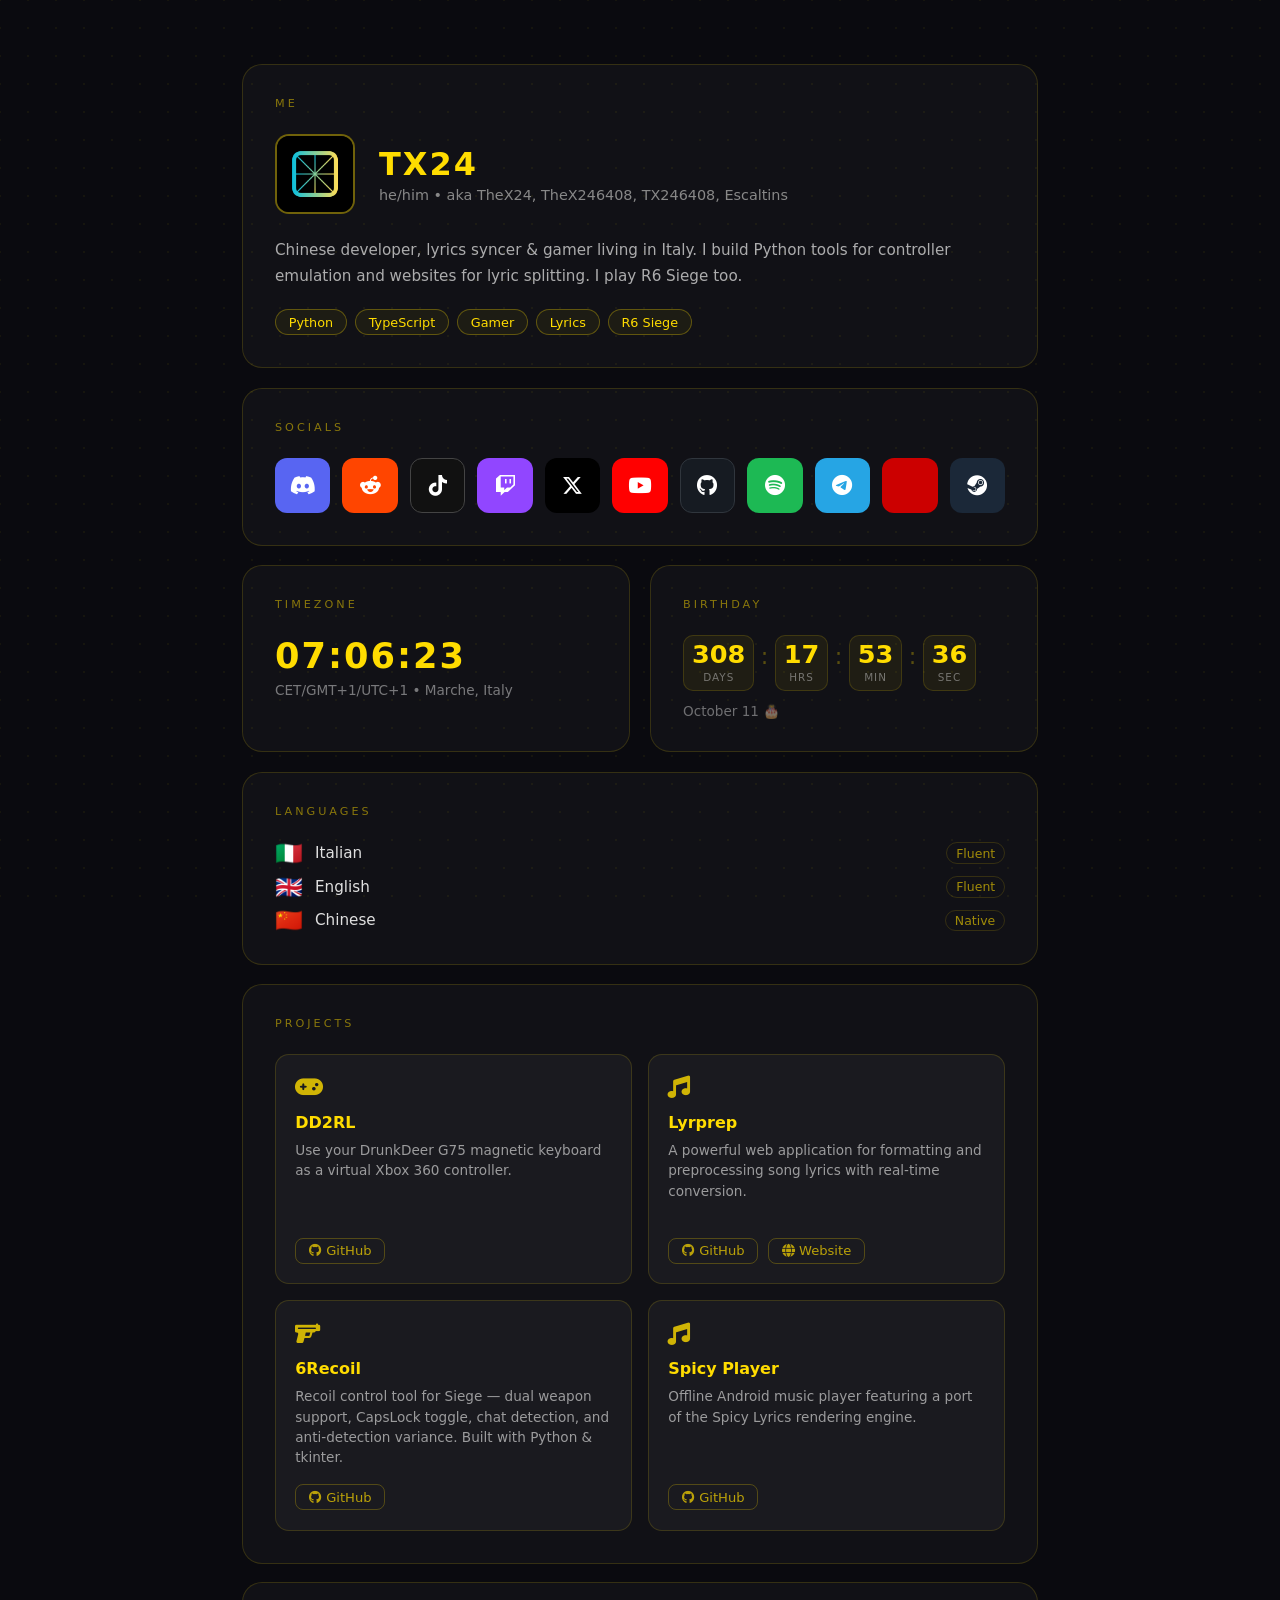
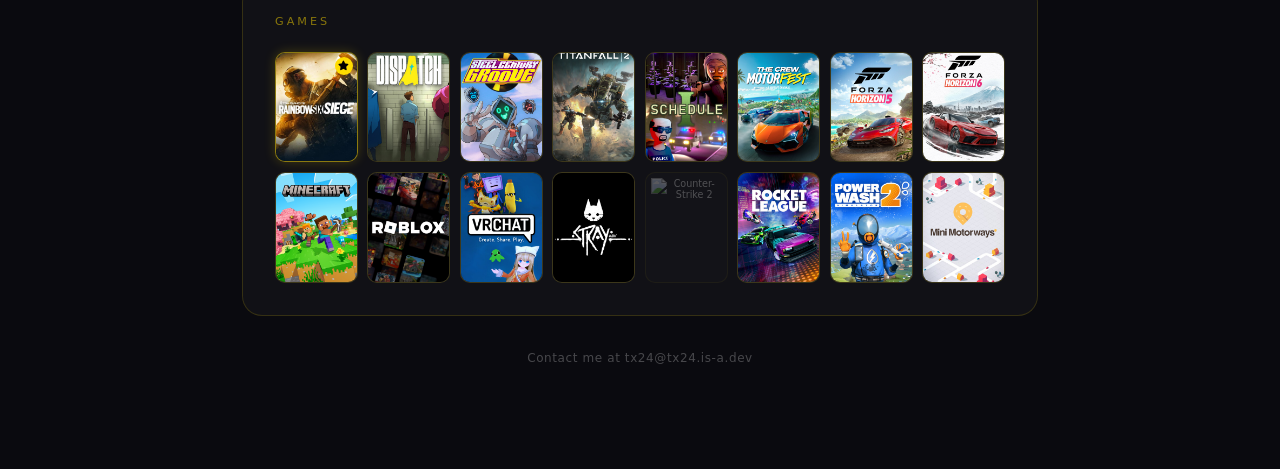
==== index.html @ a4aabbf3 "feat: add gc" ====
<!DOCTYPE html>
<html lang="en">
<head>
    <meta charset="UTF-8">
    <meta name="viewport" content="width=device-width, initial-scale=1.0">
    <title>TX24</title>
    <link rel="stylesheet" href="https://cdnjs.cloudflare.com/ajax/libs/font-awesome/6.5.1/css/all.min.css">
    <link rel="stylesheet" href="https://cdn.jsdelivr.net/npm/simple-icons-font@13/font/simple-icons.min.css">
    <link rel="stylesheet" href="style.css">
    <link rel="preconnect" href="https://cdn.steamstatic.com">
    <link rel="dns-prefetch" href="https://cdn.steamstatic.com">
</head>
<body>
    <canvas id="bg"></canvas>
    <main id="app"></main>
    <script src="background.js"></script>
    <script src="script.js"></script>
</body>
</html>
---- style.css ----
:root {
    --yellow: #ffdc00;
    --bg: #0a0a0f;
    --card: rgba(255,255,255,0.03);
    --border: rgba(255,220,0,0.15);
    --border-hover: rgba(255,220,0,0.45);
}

* {
    margin: 0;
    padding: 0;
    box-sizing: border-box;
}

body {
    font-family: system-ui, sans-serif;
    background: var(--bg);
    color: #e0e0e0;
}

canvas {
    position: fixed;
    top: 0;
    left: 0;
    z-index: 0;
    pointer-events: none;
}

main {
    position: relative;
    z-index: 1;
    max-width: 860px;
    margin: 0 auto;
    padding: 4rem 2rem 6rem;
    display: flex;
    flex-direction: column;
    gap: 1.2rem;
}

.block {
    width: 100%;
}

.tilt-wrap {
    perspective: 800px;
}

.card,
.socials-card {
    background: var(--card);
    border: 1px solid var(--border);
    border-radius: 20px;
    padding: 2rem;
    will-change: transform;
    transition: border-color 0.3s;
}

.card:hover,
.socials-card:hover {
    border-color: var(--border-hover);
}

.label {
    font-size: 0.7rem;
    letter-spacing: 3px;
    text-transform: uppercase;
    color: rgba(255,220,0,0.5);
    margin-bottom: 1.5rem;
}

.me-top {
    display: flex;
    align-items: center;
    gap: 1.5rem;
    margin-bottom: 1.5rem;
}

.avatar {
    width: 80px;
    height: 80px;
    border-radius: 14px;
    border: 2px solid rgba(255,220,0,0.4);
    overflow: hidden;
    flex-shrink: 0;
    background: #111;
    display: flex;
    align-items: center;
    justify-content: center;
    font-size: 2rem;
    font-weight: bold;
    color: var(--yellow);
}

.avatar img {
    width: 100%;
    height: 100%;
    object-fit: cover;
}

h1 {
    font-size: 2rem;
    color: var(--yellow);
    letter-spacing: 2px;
}

.handle {
    color: #888;
    font-size: 0.9rem;
    margin-top: 0.2rem;
}

.bio {
    font-size: 0.95rem;
    opacity: 0.75;
    line-height: 1.7;
}

.tags {
    display: flex;
    gap: 0.5rem;
    flex-wrap: wrap;
    margin-top: 1.2rem;
}

.tag {
    padding: 0.3rem 0.8rem;
    border-radius: 20px;
    font-size: 0.8rem;
    border: 1px solid rgba(255,220,0,0.3);
    color: var(--yellow);
    background: rgba(255,220,0,0.05);
    transition: background 0.2s, border-color 0.2s; /* add this */
}

.projects-grid {
    display: grid;
    grid-template-columns: repeat(auto-fit, minmax(200px, 1fr));
    grid-auto-rows: 1fr;
    gap: 1rem;
}

.projects-grid[data-layout="grid-4"] {
    grid-template-columns: repeat(2, 1fr);
}

.projects-grid[data-layout="grid-3"] {
    grid-template-columns: repeat(3, 1fr);
}

.proj-card {
    background: rgba(255,255,255,0.04);
    border: 1px solid var(--border);
    border-radius: 14px;
    padding: 1.2rem;
    display: flex;
    flex-direction: column;
    transition: border-color 0.3s, background 0.3s, box-shadow 0.3s;
}

.proj-card:hover {
    border-color: var(--border-hover);
    background: rgba(255,220,0,0.06);
    box-shadow: 0 8px 24px rgba(255,220,0,0.08);
}

.proj-icon {
    font-size: 1.4rem;
    color: var(--yellow);
    margin-bottom: 0.8rem;
    opacity: 0.8;
}

.proj-card strong {
    display: block;
    color: var(--yellow);
    margin-bottom: 0.5rem;
}

.proj-card p {
    font-size: 0.85rem;
    opacity: 0.65;
    line-height: 1.5;
    flex: 1;
    margin-bottom: 1rem;
}

.proj-card a {
    font-size: 0.82rem;
    color: rgba(255,220,0,0.7);
    text-decoration: none;
    border: 1px solid rgba(255,220,0,0.25);
    padding: 0.3rem 0.8rem;
    border-radius: 8px;
    transition: all 0.2s;
    display: inline-block;
    align-self: flex-start;
}

.proj-card a:hover {
    background: rgba(255,220,0,0.12);
    color: var(--yellow);
}

.socials {
    display: grid;
    grid-template-columns: repeat(auto-fill, minmax(52px, 1fr));
    gap: 0.75rem;
}

.social {
    aspect-ratio: 1;
    border-radius: 12px;
    display: flex;
    align-items: center;
    justify-content: center;
    font-size: 1.3rem;
    text-decoration: none;
    color: #fff !important;
    transition: transform 0.2s, box-shadow 0.2s;
}

.social:hover {
    transform: scale(1.08);
    box-shadow: 0 6px 20px rgba(0,0,0,0.5);
}

.s-discord  { background: #5865F2; }
.s-reddit   { background: #FF4500; }
.s-tiktok   { background: #111; border: 1px solid #444; }
.s-twitch   { background: #9146FF; }
.s-twitter  { background: #000000; }
.s-youtube  { background: #FF0000; }
.s-github   { background: #161b22; border: 1px solid #30363d; }
.s-spotify  { background: #1DB954; }
.s-telegram { background: #26A5E4; }
.s-notion   { background: #fff; color: #000 !important; }
.s-roblox   { background: #cc0000; }
.s-steam    { background: #1b2838; }

.reveal {
    opacity: 0;
    transform: translateY(24px);
    transition:
        opacity 0.55s ease var(--d, 0ms),
        transform 0.55s cubic-bezier(0.22,1,0.36,1) var(--d, 0ms);
}

.reveal.visible {
    opacity: 1;
    transform: translateY(0);
}

@media (max-width: 500px) {
    .me-top { flex-direction: column; text-align: center; }
    .tags { justify-content: center; }
    .projects-grid { grid-template-columns: 1fr !important; grid-auto-rows: auto; }
}

.tag:hover {
    background: rgba(255,220,0,0.15);
    border-color: rgba(255,220,0,0.6);
    cursor: default;
}

/* ── TIMEZONE ── */
.tz-wrap {
    display: flex;
    flex-direction: column;
    gap: 0.4rem;
}

.tz-time {
    font-size: 2.2rem;
    font-weight: 600;
    color: var(--yellow);
    letter-spacing: 2px;
    font-variant-numeric: tabular-nums;
}

.tz-label {
    font-size: 0.85rem;
    opacity: 0.5;
}

/* ── LANGUAGES ── */
.lang-list {
    display: flex;
    flex-direction: column;
    gap: 0.7rem;
}

.lang-row {
    display: flex;
    align-items: center;
    gap: 0.75rem;
}

.lang-flag {
    font-size: 1.4rem;
    line-height: 1;
}

.lang-name {
    font-size: 0.95rem;
    flex: 1;
}

.lang-level {
    font-size: 0.78rem;
    color: var(--yellow);
    opacity: 0.6;
    border: 1px solid rgba(255,220,0,0.25);
    padding: 0.15rem 0.55rem;
    border-radius: 20px;
}

/* ── BIRTHDAY ── */
.bday-wrap {
    display: flex;
    flex-direction: column;
    gap: 0.8rem;
}

.bday-units {
    display: flex;
    align-items: center;
    gap: 0.4rem;
}

.bday-unit {
    display: flex;
    flex-direction: column;
    align-items: center;
    min-width: 52px;
    background: rgba(255,220,0,0.06);
    border: 1px solid rgba(255,220,0,0.15);
    border-radius: 10px;
    padding: 0.4rem 0.5rem;
}

.bday-unit span {
    font-size: 1.6rem;
    font-weight: 600;
    color: var(--yellow);
    font-variant-numeric: tabular-nums;
    line-height: 1;
}

.bday-unit small {
    font-size: 0.65rem;
    opacity: 0.45;
    margin-top: 0.2rem;
    text-transform: uppercase;
    letter-spacing: 1px;
}

.bday-sep {
    font-size: 1.4rem;
    color: var(--yellow);
    opacity: 0.3;
    margin-bottom: 0.8rem;
}

.bday-date {
    font-size: 0.85rem;
    opacity: 0.45;
}

/* ── GAMES ── */
.games-grid {
    display: grid;
    grid-template-columns: repeat(auto-fill, minmax(80px, 1fr));
    gap: 0.6rem;
}

.game-item {
    position: relative;
    aspect-ratio: 3/4;
    border-radius: 10px;
    overflow: hidden;
    border: 1px solid var(--border);
    transition: transform 0.2s, border-color 0.2s, box-shadow 0.2s;
    background: rgba(255,255,255,0.04);
    cursor: default;
}

.game-item:hover {
    transform: scale(1.05);
    border-color: var(--border-hover);
    box-shadow: 0 6px 20px rgba(255,220,0,0.15);
}

.game-item img {
    width: 100%;
    height: 100%;
    object-fit: cover;
    display: block;
}

.game-no-img {
    display: flex;
    align-items: center;
    justify-content: center;
    font-size: 0.6rem;
    opacity: 0.3;
    text-align: center;
    padding: 0.3rem;
}

.game-fav {
    border-color: rgba(255,220,0,0.5);
    box-shadow: 0 0 12px rgba(255,220,0,0.2);
}

.game-fav-badge {
    position: absolute;
    top: 4px;
    right: 4px;
    background: var(--yellow);
    color: #000;
    border-radius: 50%;
    width: 18px;
    height: 18px;
    display: flex;
    align-items: center;
    justify-content: center;
    font-size: 0.6rem;
}

.block-row {
    display: grid;
    grid-template-columns: 1fr 1fr;
    gap: 1.2rem;
}

.row-item .block {
    height: 100%;
}

.row-item .tilt-wrap {
    height: 100%;
}

.row-item .card {
    height: 100%;
}

@media (max-width: 600px) {
    .block-row { grid-template-columns: 1fr; }
}

#game-tooltip {
    position: fixed;
    pointer-events: none;
    background: rgba(0, 0, 0, 0.82);
    color: #fff;
    font-size: 0.75rem;
    padding: 0.35rem 0.7rem;
    border-radius: 6px;
    white-space: nowrap;
    opacity: 0;
    transition: opacity 0.15s ease;
    z-index: 9999;
    transform: translate(12px, -50%);
}

.proj-links {
    display: flex;
    gap: 0.6rem;
    flex-wrap: wrap;
}

.site-footer {
    text-align: center;
    font-size: 0.75rem;
    color: rgba(255, 255, 255, 0.25);
    padding: 1rem 0 0.5rem;
    letter-spacing: 0.05em;
}

.site-footer a {
    color: rgba(255, 255, 255, 0.25);
    text-decoration: none;
}

.site-footer a:hover {
    color: rgba(255, 255, 255, 0.6);
}
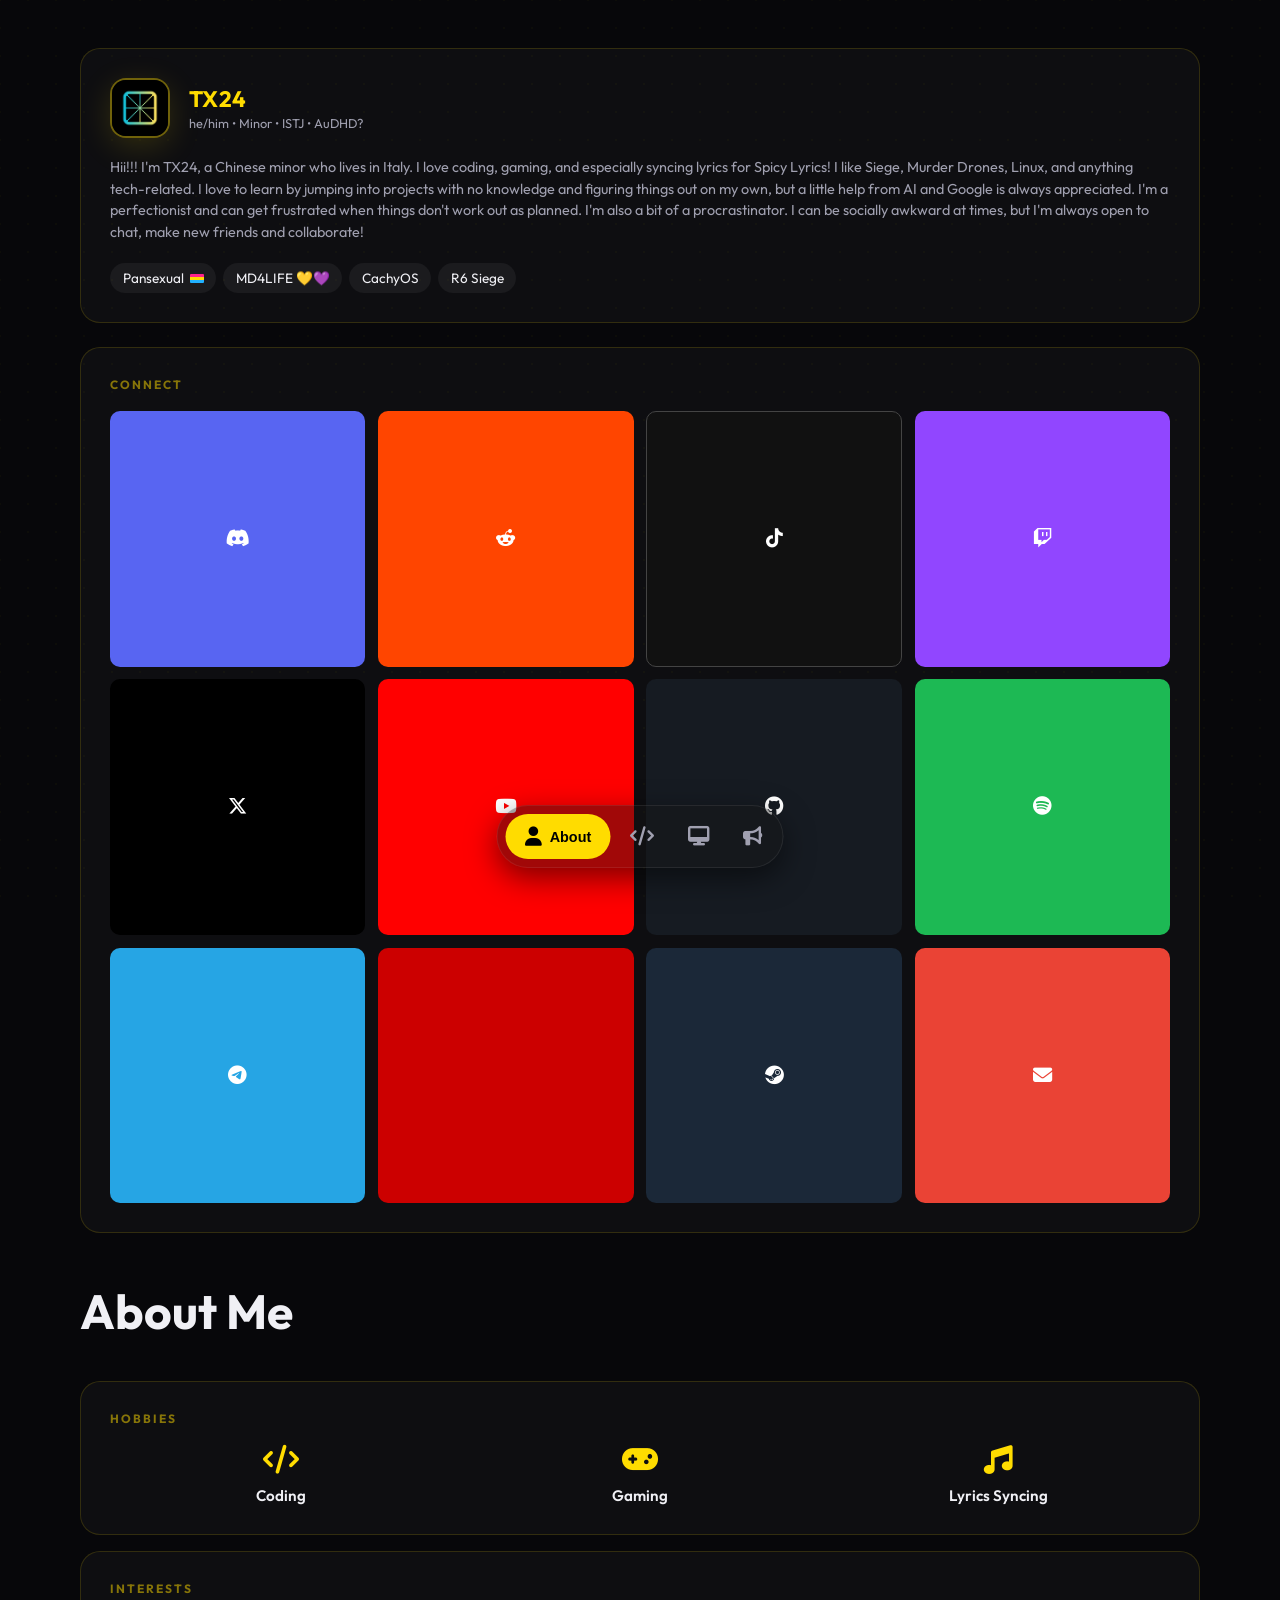
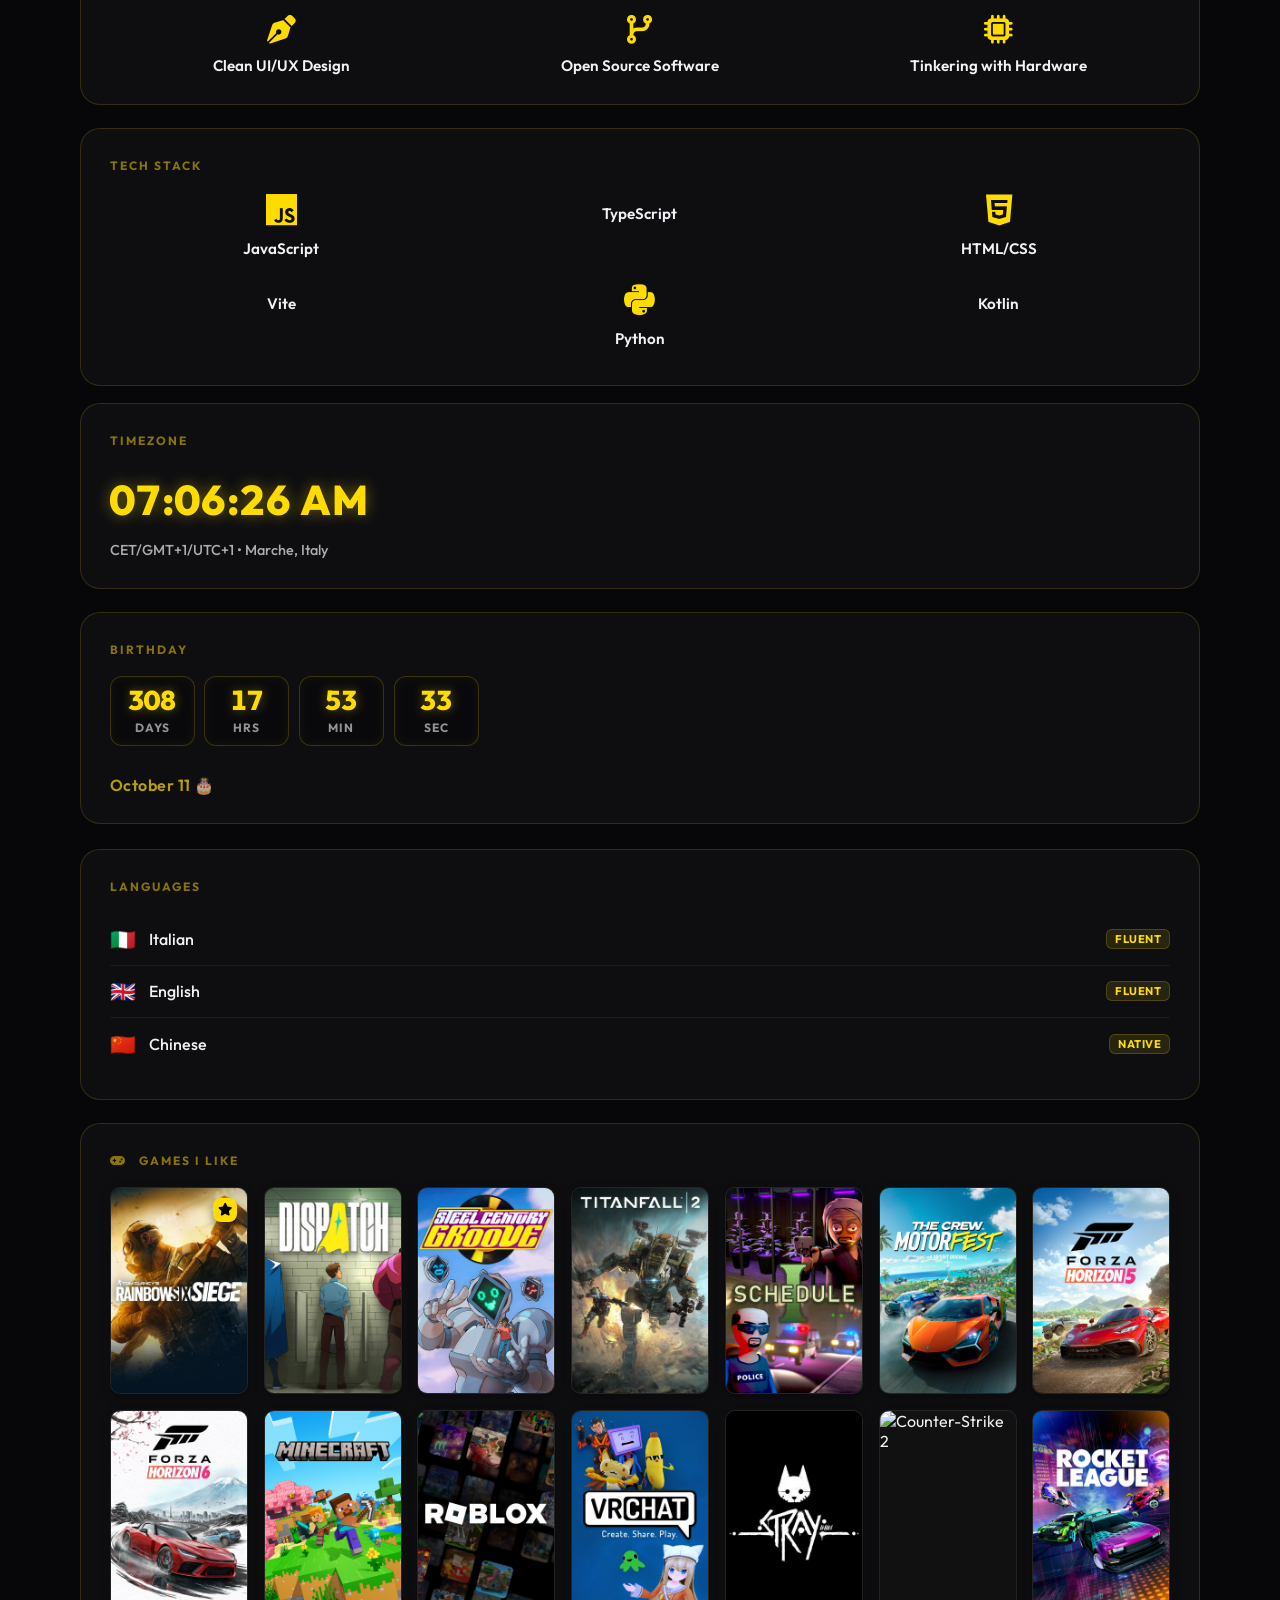
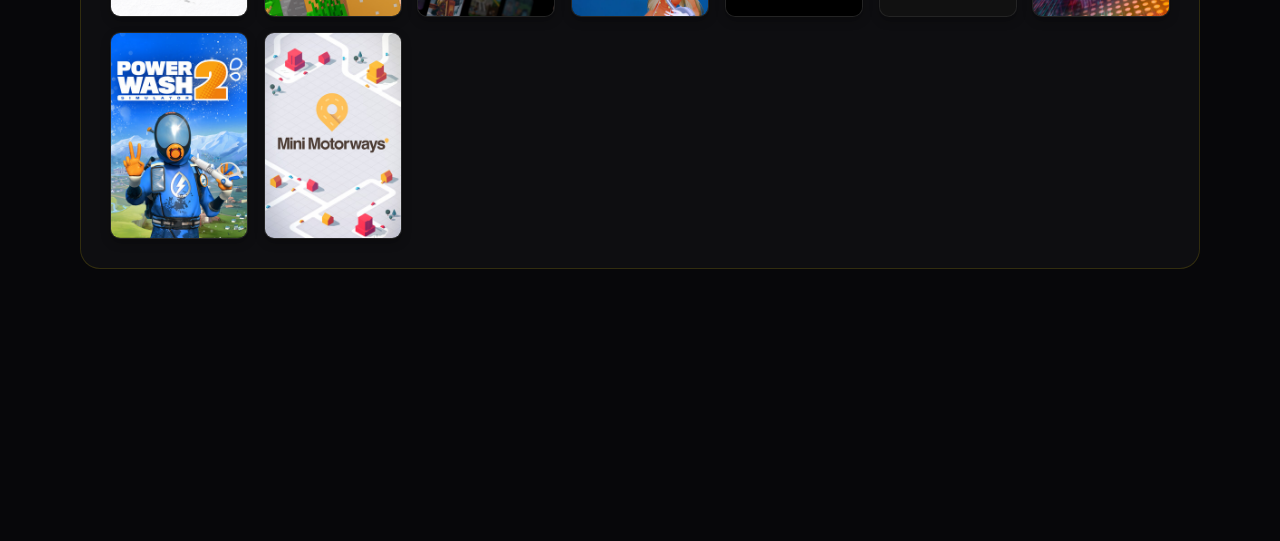
==== commit 0d4f2d99: "Deploying to main from @ TheX24/website@5c3b2df31b342b844b0dd9b5406b66304e587a9e 🚀" ====
--- a/index.html
+++ b/index.html
@@ -4,16 +4,40 @@
     <meta charset="UTF-8">
     <meta name="viewport" content="width=device-width, initial-scale=1.0">
     <title>TX24</title>
+    <!-- Fonts -->
+    <link rel="preconnect" href="https://fonts.googleapis.com">
+    <link rel="preconnect" href="https://fonts.gstatic.com" crossorigin>
+    <link href="https://fonts.googleapis.com/css2?family=Outfit:wght@300;400;600;700&display=swap" rel="stylesheet">
+    
+    <!-- Icons -->
     <link rel="stylesheet" href="https://cdnjs.cloudflare.com/ajax/libs/font-awesome/6.5.1/css/all.min.css">
     <link rel="stylesheet" href="https://cdn.jsdelivr.net/npm/simple-icons-font@13/font/simple-icons.min.css">
-    <link rel="stylesheet" href="style.css">
-    <link rel="preconnect" href="https://cdn.steamstatic.com">
-    <link rel="dns-prefetch" href="https://cdn.steamstatic.com">
+    
+    <!-- Styles -->
+  <script type="module" crossorigin src="/assets/main-BkzFkCow.js"></script>
+  <link rel="stylesheet" crossorigin href="/assets/main-D72A4twm.css">
 </head>
 <body>
+    <!-- Background Canvas -->
     <canvas id="bg"></canvas>
-    <main id="app"></main>
-    <script src="background.js"></script>
-    <script src="script.js"></script>
+
+    <!-- App Container -->
+    <div id="app">
+        <!-- Sidebar will be injected here -->
+        <aside id="sidebar"></aside>
+
+        <!-- Vertical Divider -->
+        <div class="divider"></div>
+
+        <!-- Main content area -->
+        <main id="content">
+            <!-- Router views will be injected here -->
+        </main>
+
+        <!-- Floating Navbar -->
+        <nav id="navbar"></nav>
+    </div>
+
+    <!-- Scripts -->
 </body>
 </html>
--- a/assets/main-D72A4twm.css
+++ b/assets/main-D72A4twm.css
@@ -0,0 +1 @@
+:root{--yellow:#ffdc00;--yellow-glow:#ffdc0066;--bg-dark:#07070a;--glass-bg:#14141e66;--glass-bg-hover:#1e1e2d99;--glass-border:#ffffff14;--glass-border-hover:#ffdc004d;--text-primary:#f0f0f5;--text-secondary:#a0a0b0;--nav-height:70px;--sidebar-width:300px;--gap:1.5rem;--radius-lg:24px;--radius-md:16px;--radius-sm:10px;--transition:.3s cubic-bezier(.25, .8, .25, 1)}*{box-sizing:border-box;margin:0;padding:0}body{background:var(--bg-dark);color:var(--text-primary);font-family:Outfit,system-ui,-apple-system,sans-serif;overflow:hidden}canvas#bg{z-index:0;pointer-events:none;opacity:.6;width:100vw;height:100vh;position:fixed;top:0;left:0}#app{z-index:1;grid-template-columns:var(--sidebar-width) auto 1fr;grid-template-rows:1fr;gap:clamp(1rem,2vw,2rem);width:100vw;height:100vh;margin:0;padding:clamp(1rem,3vw,2rem) clamp(1rem,5vw,4rem);display:grid;position:relative}.divider{background:linear-gradient(to bottom, transparent, var(--glass-border), transparent);width:1px;height:100%}#sidebar{scrollbar-width:none;flex-direction:column;display:flex;overflow-y:auto}#sidebar::-webkit-scrollbar{display:none}.me-header{align-items:center;gap:1.2rem;margin-bottom:1.2rem;display:flex}.me-avatar{border-radius:var(--radius-md);border:2px solid var(--yellow-glow);width:60px;height:60px;color:var(--yellow);background:#111;flex-shrink:0;justify-content:center;align-items:center;font-size:1.8rem;display:flex;overflow:hidden;box-shadow:0 8px 32px #ffdc0026}.me-avatar img{object-fit:cover;width:100%;height:100%}.me-info{text-align:left}.me-info h1{color:var(--yellow);letter-spacing:.5px;margin-bottom:.1rem;font-size:1.4rem}.me-info .handle{color:var(--text-secondary);font-size:.8rem}.me-bio{color:var(--text-secondary);text-align:left;margin-bottom:1.2rem;font-size:.9rem;line-height:1.5}.me-tags{flex-wrap:wrap;justify-content:flex-start;gap:.4rem;display:flex}.tag{color:var(--text-dim);background:#ffffff0d;border-radius:50px;align-items:center;gap:6px;padding:.4rem .8rem;font-size:.85rem;transition:all .3s;display:flex}.pan-tag-flag{background:linear-gradient(#ff218c 33.33%,#ffd800 33.33% 66.66%,#21b1ff 66.66%);border-radius:1px;flex-shrink:0;width:14px;height:9px;display:inline-block}.socials-grid{grid-template-columns:repeat(4,1fr);gap:.8rem;display:grid}.social{aspect-ratio:1;border-radius:var(--radius-sm);color:#fff;justify-content:center;align-items:center;font-size:1.2rem;text-decoration:none;transition:transform .2s,box-shadow .2s;display:flex}.social:hover{transform:translateY(-3px)scale(1.05);box-shadow:0 8px 15px #00000080}.s-discord{background:#5865f2}.s-reddit{background:#ff4500}.s-tiktok{background:#111;border:1px solid #444}.s-twitch{background:#9146ff}.s-twitter{background:#000}.s-youtube{background:red}.s-github{background:#161b22}.s-spotify{background:#1db954}.s-telegram{background:#26a5e4}.s-roblox{background:#c00}.s-steam{background:#1b2838}.s-email{background:#ea4335}#content{perspective:1200px;padding:1rem 3rem 5rem 1rem;position:relative;overflow:hidden auto}#content::-webkit-scrollbar{width:6px}#content::-webkit-scrollbar-track{background:0 0}#content::-webkit-scrollbar-thumb{background:#ffffff1a;border-radius:10px}#content:after{content:"";pointer-events:none;width:100%;height:5rem;display:block}#content::-webkit-scrollbar-thumb:hover{background:var(--glass-border-hover)}.page-enter{animation:.4s forwards fadeUp}@keyframes fadeUp{0%{opacity:0;transform:translateY(20px)}to{opacity:1;transform:translateY(0)}}.reveal{opacity:0;transition:all .6s cubic-bezier(.22,1,.36,1);transform:translateY(20px)}.reveal.visible{opacity:1;transform:translateY(0)}#navbar{-webkit-backdrop-filter:blur(20px);border:1px solid var(--glass-border);z-index:100;white-space:nowrap;background:#14141466;border-radius:40px;gap:.5rem;padding:.5rem;transition:width .4s cubic-bezier(.22,1,.36,1);display:flex;position:fixed;bottom:2rem;left:50%;overflow:hidden;transform:translate(-50%);box-shadow:0 10px 30px #00000080}.nav-indicator{background:var(--yellow);z-index:-1;pointer-events:none;opacity:0;border-radius:30px;height:calc(100% - 1rem);transition:all .4s cubic-bezier(.22,1,.36,1);position:absolute;top:.5rem;left:.5rem}.nav-item{color:var(--text-secondary);cursor:pointer;transition:var(--no-transition,var(--transition));z-index:1;background:0 0;border:none;border-radius:30px;align-items:center;gap:0;padding:.8rem;text-decoration:none;display:flex;position:relative;overflow:hidden}.nav-item i{flex-shrink:0;font-size:1.2rem}.nav-item span{opacity:0;white-space:nowrap;max-width:0;transition:var(--no-transition,var(--transition));font-family:inherit;font-size:.9rem;font-weight:600}.nav-item:hover{color:var(--text-primary);background:#ffffff0d}.nav-item.active{color:#000;background:0 0;padding:.8rem 1.2rem}.nav-item.active span{opacity:1;max-width:100px;margin-left:.5rem}.label{letter-spacing:2px;text-transform:uppercase;color:#ffdc0080;margin-bottom:1.2rem;font-size:.75rem}.page-title{color:var(--text-primary);margin-bottom:2.5rem;font-size:3rem;display:inline-block;position:relative}.section-title{color:var(--yellow);align-items:center;gap:.8rem;margin:2.5rem 0 1.5rem;font-size:1.5rem;display:flex}.glass-card{flex-direction:column;height:100%;display:flex}.sidebar-card{height:auto}.glass-panel{height:fit-content}.glass-card,.glass-panel{-webkit-backdrop-filter:blur(12px);will-change:transform;background:#ffffff08;border:1px solid #ffdc0026;border-radius:20px;padding:1.8rem;transition:border-color .3s,background .3s,box-shadow .3s}.glass-card,.tilt-element{transform-style:preserve-3d}.glass-card:hover,.glass-panel:hover{background:#ffffff0d;border-color:#ffdc0073;box-shadow:0 15px 40px #00000080}.tilt-wrap{transform-style:preserve-3d;z-index:1;width:100%;height:100%;position:relative;overflow:visible!important}.tilt-wrap:hover,.tilt-wrap:focus-within{z-index:10}.grid-2{grid-template-columns:repeat(2,1fr);gap:1.5rem;display:grid}.grid-3{grid-template-columns:repeat(3,1fr);gap:1.5rem;display:grid}.lang-list{flex-direction:column;display:flex}.lang-row{border-bottom:1px solid #ffffff0d;align-items:center;padding:.8rem 0;display:flex}.lang-row:last-child{border-bottom:none}.lang-flag{margin-right:.8rem;font-size:1.3rem}.lang-name{color:var(--text-primary);flex:1;font-size:1rem;font-weight:500}.lang-level{color:var(--yellow);text-transform:uppercase;letter-spacing:.5px;background:#ffdc001a;border:1px solid #ffdc0033;border-radius:6px;padding:2px 8px;font-size:.7rem;font-weight:700}.bday-wrap{flex-direction:column;gap:.8rem;display:flex}.bday-units{flex-wrap:wrap;justify-content:flex-start;align-items:center;gap:clamp(.4rem,1vw,.6rem);display:flex}.bday-unit{background:#0000004d;border:1px solid #ffdc0033;border-radius:12px;flex-direction:column;flex:1;align-items:center;min-width:65px;max-width:85px;padding:.6rem .4rem;display:flex;box-shadow:inset 0 0 10px #ffdc000d}.bday-unit span{color:var(--yellow);font-variant-numeric:tabular-nums;text-shadow:0 0 12px var(--yellow-glow);font-size:1.7rem;font-weight:800;line-height:1}.bday-unit small{opacity:.6;text-transform:uppercase;letter-spacing:1px;color:var(--text-primary);margin-top:.4rem;font-size:.75rem;font-weight:700}.bday-sep{display:none}.bday-date{opacity:.7;color:var(--yellow);letter-spacing:.5px;margin-top:1rem;font-size:1rem;font-weight:600}.tz-wrap{flex-direction:column;gap:1rem;margin-top:.5rem;display:flex}.tz-time{color:var(--yellow);font-variant-numeric:tabular-nums;letter-spacing:1px;text-shadow:0 0 15px var(--yellow-glow);white-space:nowrap;font-size:2.6rem;font-weight:800;line-height:1.2}.tz-label{opacity:.7;font-size:.9rem;font-weight:500}.project-card{flex-direction:column;padding:0;display:flex;position:relative;overflow:hidden}.project-card.archived{opacity:.7;filter:grayscale(.6);transition:all .3s}.project-card.archived:hover{opacity:.9;filter:grayscale(.2)}.archived-badge{z-index:10;color:#fff;text-transform:uppercase;letter-spacing:1px;pointer-events:none;background:linear-gradient(135deg,#ff4b2b,#8b0000);border-radius:6px;padding:.4rem .8rem;font-size:.75rem;font-weight:700;position:absolute;top:1rem;right:1rem;box-shadow:0 4px 10px #0000004d}.project-banner{aspect-ratio:16/9;border-bottom:1px solid var(--glass-border);background:#1a1a24;justify-content:center;align-items:center;width:100%;display:flex;position:relative}.project-banner img{object-fit:cover;width:100%;height:100%}.project-banner i{color:#ffffff1a;font-size:3rem}.project-content{flex-direction:column;flex:1;padding:1.5rem;display:flex}.project-content h3{color:var(--yellow);align-items:center;gap:.5rem;margin-bottom:.5rem;font-size:1.2rem;display:flex}.project-content p{color:var(--text-secondary);flex:1;margin-bottom:1.5rem;font-size:.9rem;line-height:1.5}.project-links{gap:.8rem;display:flex}.btn{transition:var(--transition);border:1px solid #0000;border-radius:8px;align-items:center;gap:.5rem;padding:.5rem 1rem;font-size:.85rem;font-weight:600;text-decoration:none;display:flex}.btn-primary{color:var(--yellow);background:#ffdc001a;border-color:#ffdc0033}.btn-primary:hover{background:var(--yellow);color:#000}.btn-secondary{color:var(--text-primary);border-color:var(--glass-border);background:#ffffff0d}.btn-secondary:hover{background:#ffffff1a}.gear-card{align-items:center;gap:1.5rem;display:flex}.gear-img{border-radius:var(--radius-sm);border:1px solid var(--glass-border);background:#111;flex-shrink:0;justify-content:center;align-items:center;width:80px;height:80px;display:flex;overflow:hidden}.gear-img i{color:var(--text-secondary);opacity:.5;font-size:2rem}.gear-details{flex:1}.gear-details h3{margin-bottom:.3rem;font-size:1.1rem}.gear-meta{color:var(--text-secondary);gap:1rem;margin-bottom:.5rem;font-size:.85rem;display:flex}.gear-meta span i{color:var(--yellow);margin-right:.3rem}.badge{text-transform:uppercase;letter-spacing:1px;background:#ffffff1a;border-radius:12px;margin-bottom:.8rem;padding:.2rem .6rem;font-size:.7rem;display:inline-block}.games-grid{grid-template-columns:repeat(auto-fill,minmax(130px,1fr));gap:1rem;display:grid}.game-item{aspect-ratio:2/3;border-radius:var(--radius-sm);border:1px solid var(--glass-border);background:#111;transition:all .4s cubic-bezier(.175,.885,.32,1.275);position:relative;overflow:hidden;box-shadow:0 4px 10px #0000004d}.game-item:hover{border-color:var(--yellow);z-index:2;box-shadow:0 15px 30px #0009,0 0 15px #ffdc0026}.game-item img{object-fit:cover;width:100%;height:100%}.game-fav-badge{background:var(--yellow);color:#000;z-index:3;border-radius:8px;justify-content:center;align-items:center;width:24px;height:24px;font-size:.8rem;display:flex;position:absolute;top:10px;right:10px;box-shadow:0 4px 10px #00000080}.game-name{text-align:center;opacity:0;pointer-events:none;z-index:4;background:linear-gradient(#0000,#000000f2);padding:2.5rem .5rem .8rem;font-size:.85rem;font-weight:600;transition:all .3s cubic-bezier(.22,1,.36,1);position:absolute;bottom:0;left:0;right:0;transform:translateY(10px)}.game-item.is-hovered .game-name{opacity:1;transform:translateY(0)}@media (width<=1400px){#app{height:auto;min-height:100vh;padding-bottom:2rem;display:block;overflow-y:visible}.divider{display:none}body{overflow-y:auto}#sidebar{width:100%;margin-bottom:1rem;padding:1rem}#content{width:100%;margin-bottom:0;padding:1rem 1rem 10rem;overflow-y:visible}.grid-2,.grid-3{grid-template-columns:1fr!important}#navbar{width:max-content;left:50%}}.gear-separator{grid-column:1/-1;align-items:center;gap:.75rem;margin:.5rem 0;display:flex}.gear-separator:before,.gear-separator:after{content:"";background:linear-gradient(90deg,#0000,#ffdc0040);flex:1;height:1px}.gear-separator:after{background:linear-gradient(270deg,#0000,#ffdc0040)}.gear-separator span{color:var(--text-secondary);letter-spacing:.12em;text-transform:uppercase;white-space:nowrap;flex-shrink:0;font-size:.7rem;font-weight:600}.glass-card.gear-card{flex-direction:row;align-items:center;gap:1.25rem;padding:1rem 100px 1rem 1rem;transition:all .3s;display:flex;position:relative;overflow:hidden}.gear-btn{width:90px;color:var(--yellow);background:#ffdc001a;border-left:1px solid #ffdc0040;border-radius:0 19px 19px 0;flex-direction:column;justify-content:center;align-items:center;gap:6px;font-size:.8rem;font-weight:700;text-decoration:none;transition:background .2s,box-shadow .2s;display:flex;position:absolute;top:0;bottom:0;right:0}.gear-btn i{font-size:1.1rem}.gear-btn:hover{background:#ffdc0033;box-shadow:inset 0 0 20px #ffdc001a}.gear-img{border:1px solid var(--glass-border);background:#0000004d;border-radius:12px;flex-shrink:0;justify-content:center;align-items:center;width:90px;height:90px;display:flex;overflow:hidden}.gear-img img{object-fit:contain;width:100%;height:100%}.gear-img i{color:#ffffff26;font-size:2.5rem}.gear-details{flex:1;min-width:0}.gear-details h3{white-space:nowrap;text-overflow:ellipsis;margin:0 0 .4rem;font-size:1rem;font-weight:700;overflow:hidden}.gear-meta{opacity:.65;flex-wrap:wrap;gap:1rem;margin-bottom:.5rem;font-size:.8rem;display:flex}.gear-meta span{align-items:center;gap:4px;display:flex}.gear-review{opacity:.6;margin:.3rem 0 .5rem;font-size:.8rem;font-style:italic;line-height:1.4}@media (width<=500px){.me-header{text-align:center;flex-direction:column}.me-info{text-align:center}.nav-item span{display:none}.nav-item.active span{display:inline-block}}@media (width<=550px){.glass-card.gear-card{text-align:left!important;flex-direction:column!important;align-items:stretch!important;gap:.75rem!important;min-height:auto!important;padding:1rem!important}.gear-img{aspect-ratio:16/9!important;border-radius:12px!important;width:100%!important;height:auto!important;margin-bottom:.5rem!important}.gear-details{width:100%!important;margin:0!important}.gear-btn{writing-mode:horizontal-tb!important;width:100%!important;height:auto!important;min-height:80px!important;color:var(--yellow)!important;background:#ffdc000d!important;border:1px solid #ffdc0033!important;border-radius:12px!important;flex-direction:column!important;justify-content:center!important;align-self:stretch!important;align-items:center!important;gap:.4rem!important;margin-top:1rem!important;padding:1rem!important;font-size:.85rem!important;font-weight:700!important;display:flex!important;position:relative!important;top:auto!important;bottom:auto!important;right:auto!important}.gear-btn i{font-size:1.4rem!important}}
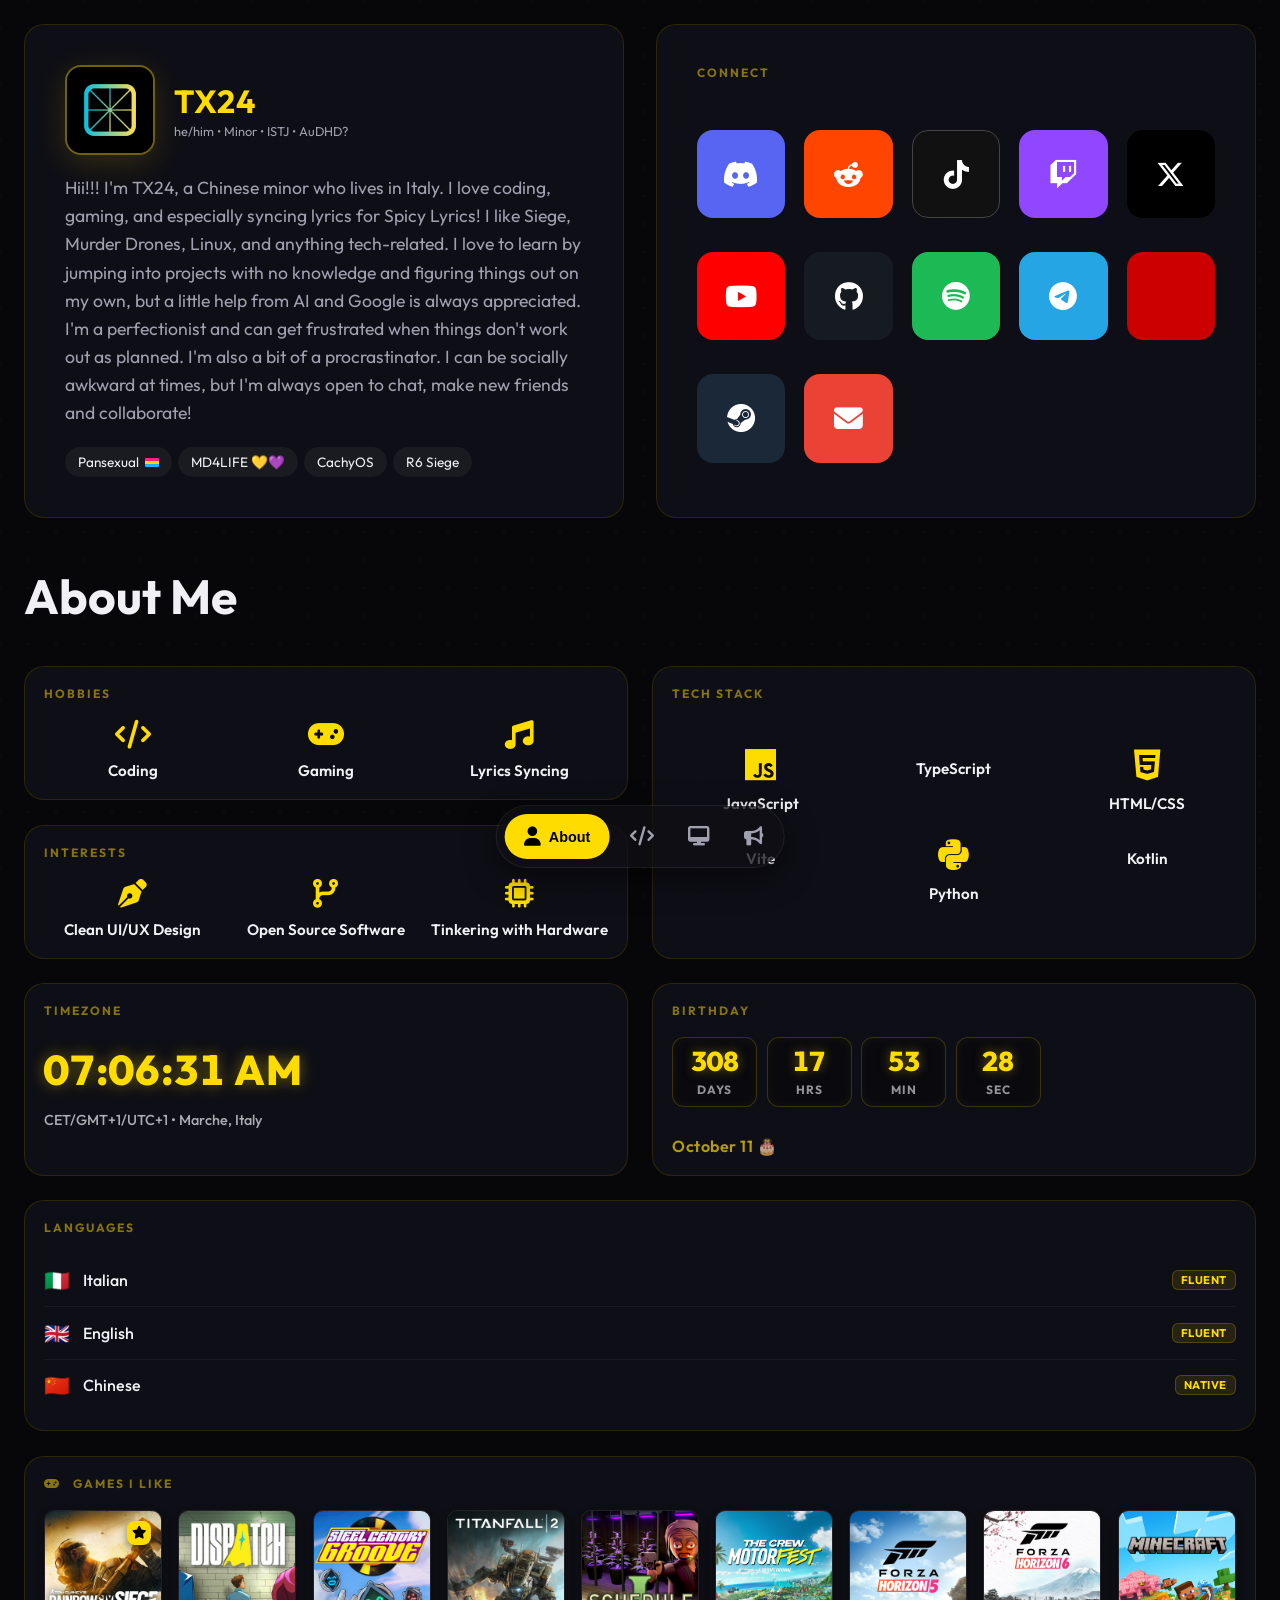
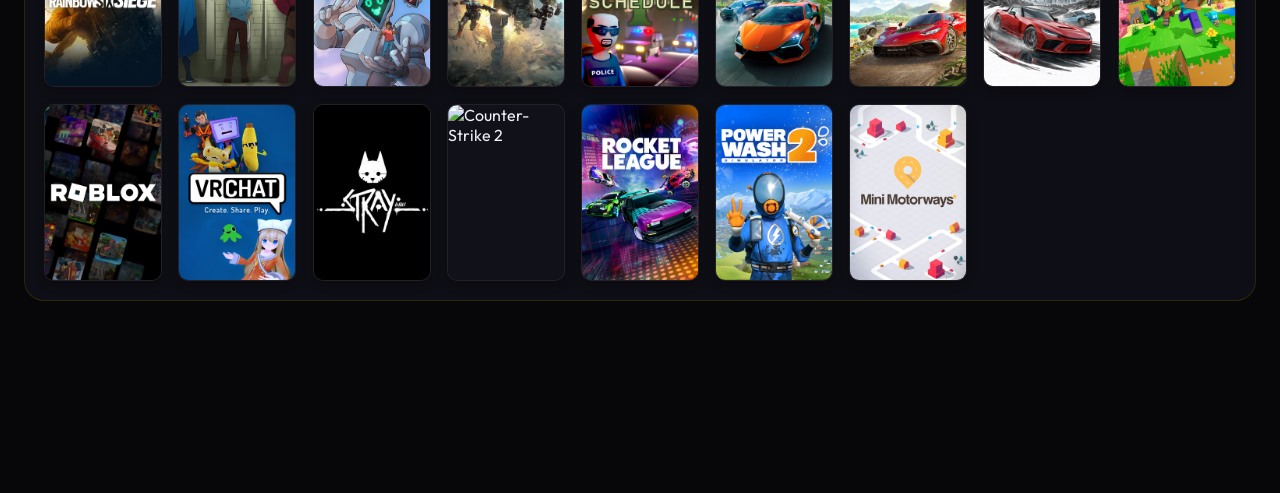
==== commit 7b89f222: "Deploying to main from @ TheX24/website@00b77cfaefcfd28171f23a1802494ec1c4f237e9 🚀" ====
--- a/index.html
+++ b/index.html
@@ -1,43 +1,72 @@
-<!DOCTYPE html>
+<!doctype html>
 <html lang="en">
-<head>
-    <meta charset="UTF-8">
-    <meta name="viewport" content="width=device-width, initial-scale=1.0">
+  <head>
+    <meta charset="UTF-8" />
+    <meta name="viewport" content="width=device-width, initial-scale=1.0" />
     <title>TX24</title>
+    <meta name="title" content="TX24" />
+    <meta name="description" content="Personal website of TX24." />
+    <meta name="theme-color" content="#ffcc33" />
+
+    <!-- Open Graph / Facebook -->
+    <meta property="og:type" content="website" />
+    <meta property="og:url" content="https://tx24.is-a.dev/" />
+    <meta property="og:title" content="TX24" />
+    <meta property="og:description" content="Personal website of TX24." />
+    <meta property="og:image" content="https://tx24.is-a.dev/avatar.png" />
+
+    <!-- Twitter -->
+    <meta property="twitter:card" content="summary" />
+    <meta property="twitter:url" content="https://tx24.is-a.dev/" />
+    <meta property="twitter:title" content="TX24" />
+    <meta property="twitter:description" content="Personal website of TX24" />
+    <meta property="twitter:image" content="https://tx24.is-a.dev/avatar.png" />
+
+    <link rel="icon" type="image/x-icon" href="favicon.ico" />
     <!-- Fonts -->
-    <link rel="preconnect" href="https://fonts.googleapis.com">
-    <link rel="preconnect" href="https://fonts.gstatic.com" crossorigin>
-    <link href="https://fonts.googleapis.com/css2?family=Outfit:wght@300;400;600;700&display=swap" rel="stylesheet">
-    
+    <link rel="preconnect" href="https://fonts.googleapis.com" />
+    <link rel="preconnect" href="https://fonts.gstatic.com" crossorigin />
+    <link
+      href="https://fonts.googleapis.com/css2?family=Outfit:wght@300;400;600;700&display=swap"
+      rel="stylesheet"
+    />
+
     <!-- Icons -->
-    <link rel="stylesheet" href="https://cdnjs.cloudflare.com/ajax/libs/font-awesome/6.5.1/css/all.min.css">
-    <link rel="stylesheet" href="https://cdn.jsdelivr.net/npm/simple-icons-font@13/font/simple-icons.min.css">
-    
+    <link
+      rel="stylesheet"
+      href="https://cdnjs.cloudflare.com/ajax/libs/font-awesome/6.5.1/css/all.min.css"
+    />
+    <link
+      rel="stylesheet"
+      href="https://cdn.jsdelivr.net/npm/simple-icons-font@13/font/simple-icons.min.css"
+    />
+
     <!-- Styles -->
-  <script type="module" crossorigin src="/assets/main-BkzFkCow.js"></script>
-  <link rel="stylesheet" crossorigin href="/assets/main-D72A4twm.css">
-</head>
-<body>
+    <script type="module" crossorigin src="/assets/main-CO51vMe9.js"></script>
+    <link rel="modulepreload" crossorigin href="/assets/background-DqcG3Mb_.js">
+    <link rel="stylesheet" crossorigin href="/assets/background-2O9rCjLO.css">
+  </head>
+  <body>
     <!-- Background Canvas -->
     <canvas id="bg"></canvas>
 
     <!-- App Container -->
     <div id="app">
-        <!-- Sidebar will be injected here -->
-        <aside id="sidebar"></aside>
+      <!-- Sidebar will be injected here -->
+      <aside id="sidebar"></aside>
 
-        <!-- Vertical Divider -->
-        <div class="divider"></div>
+      <!-- Vertical Divider -->
+      <div class="divider"></div>
 
-        <!-- Main content area -->
-        <main id="content">
-            <!-- Router views will be injected here -->
-        </main>
+      <!-- Main content area -->
+      <main id="content">
+        <!-- Router views will be injected here -->
+      </main>
 
-        <!-- Floating Navbar -->
-        <nav id="navbar"></nav>
+      <!-- Floating Navbar -->
+      <nav id="navbar"></nav>
     </div>
 
     <!-- Scripts -->
-</body>
+  </body>
 </html>
--- a/assets/background-2O9rCjLO.css
+++ b/assets/background-2O9rCjLO.css
@@ -0,0 +1 @@
+:root{--yellow:#ffdc00;--yellow-glow:#ffdc0066;--bg-dark:#07070a;--glass-bg:#14141e66;--glass-bg-hover:#1e1e2d99;--glass-border:#ffffff14;--glass-border-hover:#ffdc004d;--text-primary:#f0f0f5;--text-secondary:#a0a0b0;--nav-height:70px;--sidebar-width:364px;--gap:1.5rem;--radius-lg:24px;--radius-md:16px;--radius-sm:10px;--transition:.3s cubic-bezier(.25, .8, .25, 1)}*{box-sizing:border-box;margin:0;padding:0}body{background:var(--bg-dark);color:var(--text-primary);font-family:Outfit,system-ui,-apple-system,sans-serif;overflow:hidden}canvas#bg{z-index:0;pointer-events:none;opacity:.6;width:100vw;height:100vh;position:fixed;top:0;left:0}#app{z-index:1;grid-template-columns:var(--sidebar-width) auto 1fr;grid-template-rows:1fr;gap:clamp(1rem,2vw,2rem);width:100vw;height:100vh;margin:0;display:grid;position:relative}.divider{background:linear-gradient(to bottom, transparent, var(--glass-border), transparent);width:1px;height:100%}#sidebar{scrollbar-width:none;flex-direction:column;gap:1.5rem;height:100%;padding:0 0 0 4rem;display:flex;overflow-y:auto}#sidebar:before,#sidebar:after{content:"";flex-shrink:0;height:0;margin-top:auto;margin-bottom:auto;display:block}#sidebar .tilt-wrap{height:auto}#sidebar::-webkit-scrollbar{display:none}.me-header{align-items:center;gap:1.2rem;margin-bottom:1.2rem;display:flex}.me-avatar{border-radius:var(--radius-md);border:2px solid var(--yellow-glow);width:60px;height:60px;color:var(--yellow);background:#111;flex-shrink:0;justify-content:center;align-items:center;font-size:1.8rem;display:flex;overflow:hidden;box-shadow:0 8px 32px #ffdc0026}.me-avatar img{object-fit:cover;width:100%;height:100%}.me-info{text-align:left}.me-info h1{color:var(--yellow);letter-spacing:.5px;margin-bottom:.1rem;font-size:1.4rem}.me-info .handle{color:var(--text-secondary);font-size:.8rem}.me-bio{color:var(--text-secondary);text-align:left;margin-bottom:1.2rem;font-size:.9rem;line-height:1.5}.me-tags{flex-wrap:wrap;justify-content:flex-start;gap:.4rem;display:flex}.tag{color:var(--text-dim);background:#ffffff0d;border-radius:50px;align-items:center;gap:6px;padding:.4rem .8rem;font-size:.85rem;transition:all .3s;display:flex}.pan-tag-flag{background:linear-gradient(#ff218c 33.33%,#ffd800 33.33% 66.66%,#21b1ff 66.66%);border-radius:1px;flex-shrink:0;width:14px;height:9px;display:inline-block}.socials-grid{grid-template-columns:repeat(4,1fr);gap:.8rem;display:grid}.social{aspect-ratio:1;border-radius:var(--radius-sm);color:#fff;justify-content:center;align-items:center;font-size:1.2rem;text-decoration:none;transition:transform .2s,box-shadow .2s;display:flex}.social:hover{transform:translateY(-3px)scale(1.05);box-shadow:0 8px 15px #00000080}.s-discord{background:#5865f2}.s-reddit{background:#ff4500}.s-tiktok{background:#111;border:1px solid #444}.s-twitch{background:#9146ff}.s-twitter{background:#000}.s-youtube{background:red}.s-github{background:#161b22}.s-spotify{background:#1db954}.s-telegram{background:#26a5e4}.s-roblox{background:#c00}.s-steam{background:#1b2838}.s-email{background:#ea4335}#content{perspective:1200px;padding:4rem 4rem 4rem 0;position:relative;overflow:hidden auto}#content::-webkit-scrollbar{width:6px}#content::-webkit-scrollbar-track{background:0 0}#content::-webkit-scrollbar-thumb{background:#ffffff1a;border-radius:10px}#content:after{content:"";pointer-events:none;width:100%;height:8rem;display:block}#content::-webkit-scrollbar-thumb:hover{background:var(--glass-border-hover)}.page-enter{animation:.4s forwards fadeUp}@keyframes fadeUp{0%{opacity:0;transform:translateY(20px)}to{opacity:1;transform:translateY(0)}}.reveal{opacity:0;transition:all .6s cubic-bezier(.22,1,.36,1);transform:translateY(20px)}.reveal.visible{opacity:1;transform:translateY(0)}#navbar{-webkit-backdrop-filter:blur(20px)saturate(180%);border:1px solid var(--glass-border);z-index:100;white-space:nowrap;background:#0f0f14bf padding-box padding-box;border-radius:40px;gap:.5rem;padding:.5rem;transition:width .4s cubic-bezier(.22,1,.36,1);display:flex;position:fixed;bottom:2rem;left:50%;overflow:hidden;transform:translate(-50%);box-shadow:0 10px 30px #00000080}.nav-indicator{background:var(--yellow);z-index:-1;pointer-events:none;opacity:0;border-radius:30px;height:calc(100% - 1rem);transition:all .4s cubic-bezier(.22,1,.36,1);position:absolute;top:.5rem;left:.5rem}.nav-item{color:var(--text-secondary);cursor:pointer;transition:var(--no-transition,var(--transition));z-index:1;background:0 0;border:none;border-radius:30px;align-items:center;gap:0;padding:.8rem;text-decoration:none;display:flex;position:relative;overflow:hidden}.nav-item i{flex-shrink:0;font-size:1.2rem}.nav-item span{opacity:0;white-space:nowrap;max-width:0;transition:var(--no-transition,var(--transition));font-family:inherit;font-size:.9rem;font-weight:600}.nav-item:hover{color:var(--text-primary);background:#ffffff0d}.nav-item.active{color:#000;background:0 0;padding:.8rem 1.2rem}.nav-item.active span{opacity:1;max-width:100px;margin-left:.5rem}.label{letter-spacing:2px;text-transform:uppercase;color:#ffdc0080;margin-bottom:1.2rem;font-size:.75rem}.page-title{color:var(--text-primary);margin-bottom:2.5rem;scroll-margin-top:2rem;font-size:3rem;display:inline-block;position:relative}.section-title{color:var(--yellow);align-items:center;gap:.8rem;margin:2.5rem 0 1.5rem;font-size:1.5rem;display:flex}.glass-card{flex-direction:column;height:100%;display:flex}.sidebar-card{height:auto}.glass-panel{height:fit-content}.glass-card,.glass-panel{-webkit-backdrop-filter:blur(16px)saturate(180%);will-change:transform;background:#14141e99 padding-box padding-box;border:1px solid #ffdc0026;border-radius:20px;padding:1.8rem;transition:border-color .3s,background .3s,box-shadow .3s}.glass-card,.tilt-element{transform-style:preserve-3d}.glass-card:hover,.glass-panel:hover{-webkit-backdrop-filter:blur(20px)saturate(200%);background:#1e1e2db3;border-color:#ffdc0073;box-shadow:0 15px 40px #00000080}.tilt-wrap{transform-style:preserve-3d;z-index:1;width:100%;height:auto;position:relative;overflow:visible!important}.tilt-wrap:hover,.tilt-wrap:focus-within{z-index:10}.grid-2{grid-template-columns:repeat(2,1fr);gap:1.5rem;display:grid}.grid-3{grid-template-columns:repeat(3,1fr);gap:1.5rem;display:grid}.lang-list{flex-direction:column;display:flex}.lang-row{border-bottom:1px solid #ffffff0d;align-items:center;padding:.8rem 0;display:flex}.lang-row:last-child{border-bottom:none}.lang-flag{margin-right:.8rem;font-size:1.3rem}.lang-name{color:var(--text-primary);flex:1;font-size:1rem;font-weight:500}.lang-level{color:var(--yellow);text-transform:uppercase;letter-spacing:.5px;background:#ffdc001a;border:1px solid #ffdc0033;border-radius:6px;padding:2px 8px;font-size:.7rem;font-weight:700}.bday-wrap{flex-direction:column;gap:.8rem;display:flex}.bday-units{flex-wrap:wrap;justify-content:flex-start;align-items:center;gap:clamp(.4rem,1vw,.6rem);display:flex}.bday-unit{background:#0000004d;border:1px solid #ffdc0033;border-radius:12px;flex-direction:column;flex:1;align-items:center;min-width:65px;max-width:85px;padding:.6rem .4rem;display:flex;box-shadow:inset 0 0 10px #ffdc000d}.bday-unit span{color:var(--yellow);font-variant-numeric:tabular-nums;text-shadow:0 0 12px var(--yellow-glow);font-size:1.7rem;font-weight:800;line-height:1}.bday-unit small{opacity:.6;text-transform:uppercase;letter-spacing:1px;color:var(--text-primary);margin-top:.4rem;font-size:.75rem;font-weight:700}.bday-sep{display:none}.bday-date{opacity:.7;color:var(--yellow);letter-spacing:.5px;margin-top:1rem;font-size:1rem;font-weight:600}.tz-wrap{flex-direction:column;gap:1rem;margin-top:.5rem;display:flex}.tz-time{color:var(--yellow);font-variant-numeric:tabular-nums;letter-spacing:1px;text-shadow:0 0 15px var(--yellow-glow);white-space:nowrap;font-size:2.6rem;font-weight:800;line-height:1.2}.tz-label{opacity:.7;font-size:.9rem;font-weight:500}.project-card{flex-direction:column;padding:0;display:flex;position:relative;overflow:hidden}.project-card.is-archived{opacity:.7;filter:grayscale(.6);transition:all .3s}.project-card.is-archived:hover{opacity:.9;filter:grayscale(.2)}.archived-badge{z-index:10;color:#fff;text-transform:uppercase;letter-spacing:1px;pointer-events:none;background:linear-gradient(135deg,#ff4b2b,#8b0000);border-radius:6px;padding:.4rem .8rem;font-size:.75rem;font-weight:700;position:absolute;top:1rem;right:1rem;box-shadow:0 4px 10px #0000004d}.project-banner{aspect-ratio:16/9;border-bottom:1px solid var(--glass-border);background:#0000004d;justify-content:center;align-items:center;width:100%;display:flex;position:relative}.project-banner img{object-fit:cover;width:100%;height:100%}.project-banner i{color:#ffffff1a;font-size:3rem}.project-content{flex-direction:column;flex:1;padding:1.5rem;display:flex}.project-content h3{color:var(--yellow);align-items:center;gap:.5rem;margin-bottom:.5rem;font-size:1.2rem;display:flex}.project-content p{color:var(--text-secondary);flex:1;margin-bottom:1.5rem;font-size:.9rem;line-height:1.5}.project-links{flex-wrap:wrap;gap:.8rem;display:flex}.btn{transition:var(--transition);border:1px solid #0000;border-radius:8px;align-items:center;gap:.5rem;padding:.5rem 1rem;font-size:.85rem;font-weight:600;text-decoration:none;display:flex}.btn-primary{color:var(--yellow);background:#ffdc001a;border-color:#ffdc0033}.btn-primary:hover{background:var(--yellow);color:#000}.btn-secondary{color:var(--text-primary);border-color:var(--glass-border);background:#ffffff0d}.btn-secondary:hover{background:#ffffff1a}.gear-card{align-items:center;gap:1.5rem;display:flex}.gear-img{border-radius:var(--radius-sm);border:1px solid var(--glass-border);background:#111;flex-shrink:0;justify-content:center;align-items:center;width:80px;height:80px;display:flex;overflow:hidden}.gear-img i{color:var(--text-secondary);opacity:.5;font-size:2rem}.gear-details{flex:1}.gear-details h3{margin-bottom:.3rem;font-size:1.1rem}.gear-meta{color:var(--text-secondary);gap:1rem;margin-bottom:.5rem;font-size:.85rem;display:flex}.gear-meta span i{color:var(--yellow);margin-right:.3rem}.badge{text-transform:uppercase;letter-spacing:1px;background:#ffffff1a;border-radius:12px;margin-bottom:.8rem;padding:.2rem .6rem;font-size:.7rem;display:inline-block}.games-grid{grid-template-columns:repeat(auto-fill,minmax(130px,1fr));gap:1rem;display:grid}.game-item{aspect-ratio:2/3;border-radius:var(--radius-sm);border:1px solid var(--glass-border);-webkit-backdrop-filter:blur(12px)saturate(180%);background:#14141e99 padding-box padding-box;transition:all .4s cubic-bezier(.175,.885,.32,1.275);position:relative;overflow:hidden;box-shadow:0 4px 10px #0000004d}.game-item:hover{border-color:var(--yellow);z-index:2;box-shadow:0 15px 30px #0009,0 0 15px #ffdc0026}.game-item img{object-fit:cover;width:100%;height:100%}.game-fav-badge{background:var(--yellow);color:#000;z-index:3;border-radius:8px;justify-content:center;align-items:center;width:24px;height:24px;font-size:.8rem;display:flex;position:absolute;top:10px;right:10px;box-shadow:0 4px 10px #00000080}.game-name{text-align:center;opacity:0;pointer-events:none;z-index:4;background:linear-gradient(#0000,#000000f2);padding:2.5rem .5rem .8rem;font-size:.85rem;font-weight:600;transition:all .3s cubic-bezier(.22,1,.36,1);position:absolute;bottom:0;left:0;right:0;transform:translateY(10px)}.game-item.is-hovered .game-name{opacity:1;transform:translateY(0)}@media (width<=1400px){#app{height:auto;min-height:100vh;padding-bottom:2rem;display:block;overflow-y:visible}.divider{display:none}body{overflow-y:auto}#sidebar{flex-flow:wrap;justify-content:center;align-items:stretch;gap:1.5rem;width:100%;height:auto;margin-bottom:0;padding:1.5rem;display:flex}#sidebar:before,#sidebar:after{display:none}#sidebar .tilt-wrap{flex:1;min-width:300px;display:flex}#sidebar .sidebar-card{width:100%;height:100%}.socials-grid{flex:1;grid-template-columns:repeat(auto-fit,minmax(70px,1fr));align-content:space-evenly;gap:1rem;margin-top:1rem;display:grid}.social{aspect-ratio:1;border-radius:var(--radius-md);width:100%;font-size:1.2rem}@media (width>=1012px){#sidebar{gap:2rem;padding:1.5rem}#sidebar .tilt-wrap{min-width:450px}#sidebar .sidebar-card{padding:2.5rem}.me-avatar{width:90px;height:90px;font-size:2.5rem}.me-info h1{font-size:2rem}.me-bio{font-size:1.1rem;line-height:1.6}.socials-grid{grid-template-columns:repeat(auto-fit,minmax(80px,1fr));gap:1.2rem}.social{font-size:1.8rem}}#content{width:100%;margin-bottom:0;padding:1.5rem 1.5rem 2rem;overflow-y:visible}.grid-2,.grid-3{grid-template-columns:repeat(auto-fit,minmax(min(100%,400px),1fr))!important}.grid-2>.tilt-wrap:last-child:nth-child(odd),.grid-3>.tilt-wrap:last-child:nth-child(odd){grid-column:1/-1}.games-grid{grid-template-columns:repeat(auto-fill,minmax(110px,1fr))}.project-card{padding:0!important}.glass-card,.glass-panel{padding:1.2rem}#navbar{width:max-content;left:50%}}.gear-separator{grid-column:1/-1;align-items:center;gap:.75rem;margin:.5rem 0;display:flex}.gear-separator:before,.gear-separator:after{content:"";background:linear-gradient(90deg,#0000,#ffdc0040);flex:1;height:1px}.gear-separator:after{background:linear-gradient(270deg,#0000,#ffdc0040)}.gear-separator span{color:var(--text-secondary);letter-spacing:.12em;text-transform:uppercase;white-space:nowrap;flex-shrink:0;font-size:.7rem;font-weight:600}.glass-card.gear-card{flex-direction:row;align-items:center;gap:1.25rem;padding:1rem 100px 1rem 1rem;transition:all .3s;display:flex;position:relative;overflow:hidden}.gear-btn{-webkit-backdrop-filter:blur(8px);width:90px;color:var(--yellow);background:#ffdc001f;border-left:1px solid #ffdc0040;border-radius:0 19px 19px 0;flex-direction:column;justify-content:center;align-items:center;gap:6px;font-size:.8rem;font-weight:700;text-decoration:none;transition:background .2s,box-shadow .2s;display:flex;position:absolute;top:0;bottom:0;right:0}.gear-btn i{font-size:1.1rem}.gear-btn:hover{background:#ffdc0033;box-shadow:inset 0 0 20px #ffdc001a}.gear-img{border:1px solid var(--glass-border);background:#0000004d;border-radius:12px;flex-shrink:0;justify-content:center;align-items:center;width:90px;height:90px;display:flex;overflow:hidden}.gear-img img{object-fit:contain;width:100%;height:100%}.gear-img i{color:#ffffff26;font-size:2.5rem}.gear-details{flex:1;min-width:0}.gear-details h3{white-space:nowrap;text-overflow:ellipsis;margin:0 0 .4rem;font-size:1rem;font-weight:700;overflow:hidden}.gear-meta{opacity:.65;flex-wrap:wrap;gap:1rem;margin-bottom:.5rem;font-size:.8rem;display:flex}.gear-meta span{align-items:center;gap:4px;display:flex}.gear-review{opacity:.6;margin:.3rem 0 .5rem;font-size:.8rem;font-style:italic;line-height:1.4}@media (width<=375px){.me-header{text-align:center;flex-direction:column}.me-info{text-align:center}.nav-item span{display:none}.nav-item.active span{display:inline-block}}@media (width<=550px){.glass-card.gear-card{text-align:left!important;flex-direction:column!important;align-items:stretch!important;gap:.75rem!important;min-height:auto!important;padding:1rem!important}.gear-img{aspect-ratio:16/9!important;border-radius:12px!important;width:100%!important;height:auto!important;margin-bottom:.5rem!important}.gear-details{width:100%!important;margin:0!important}.gear-btn{writing-mode:horizontal-tb!important;width:100%!important;height:auto!important;min-height:80px!important;color:var(--yellow)!important;background:#ffdc000d!important;border:1px solid #ffdc0033!important;border-radius:12px!important;flex-direction:column!important;justify-content:center!important;align-self:stretch!important;align-items:center!important;gap:.4rem!important;margin-top:1rem!important;padding:1rem!important;font-size:.85rem!important;font-weight:700!important;display:flex!important;position:relative!important;top:auto!important;bottom:auto!important;right:auto!important}.gear-btn i{font-size:1.4rem!important}}
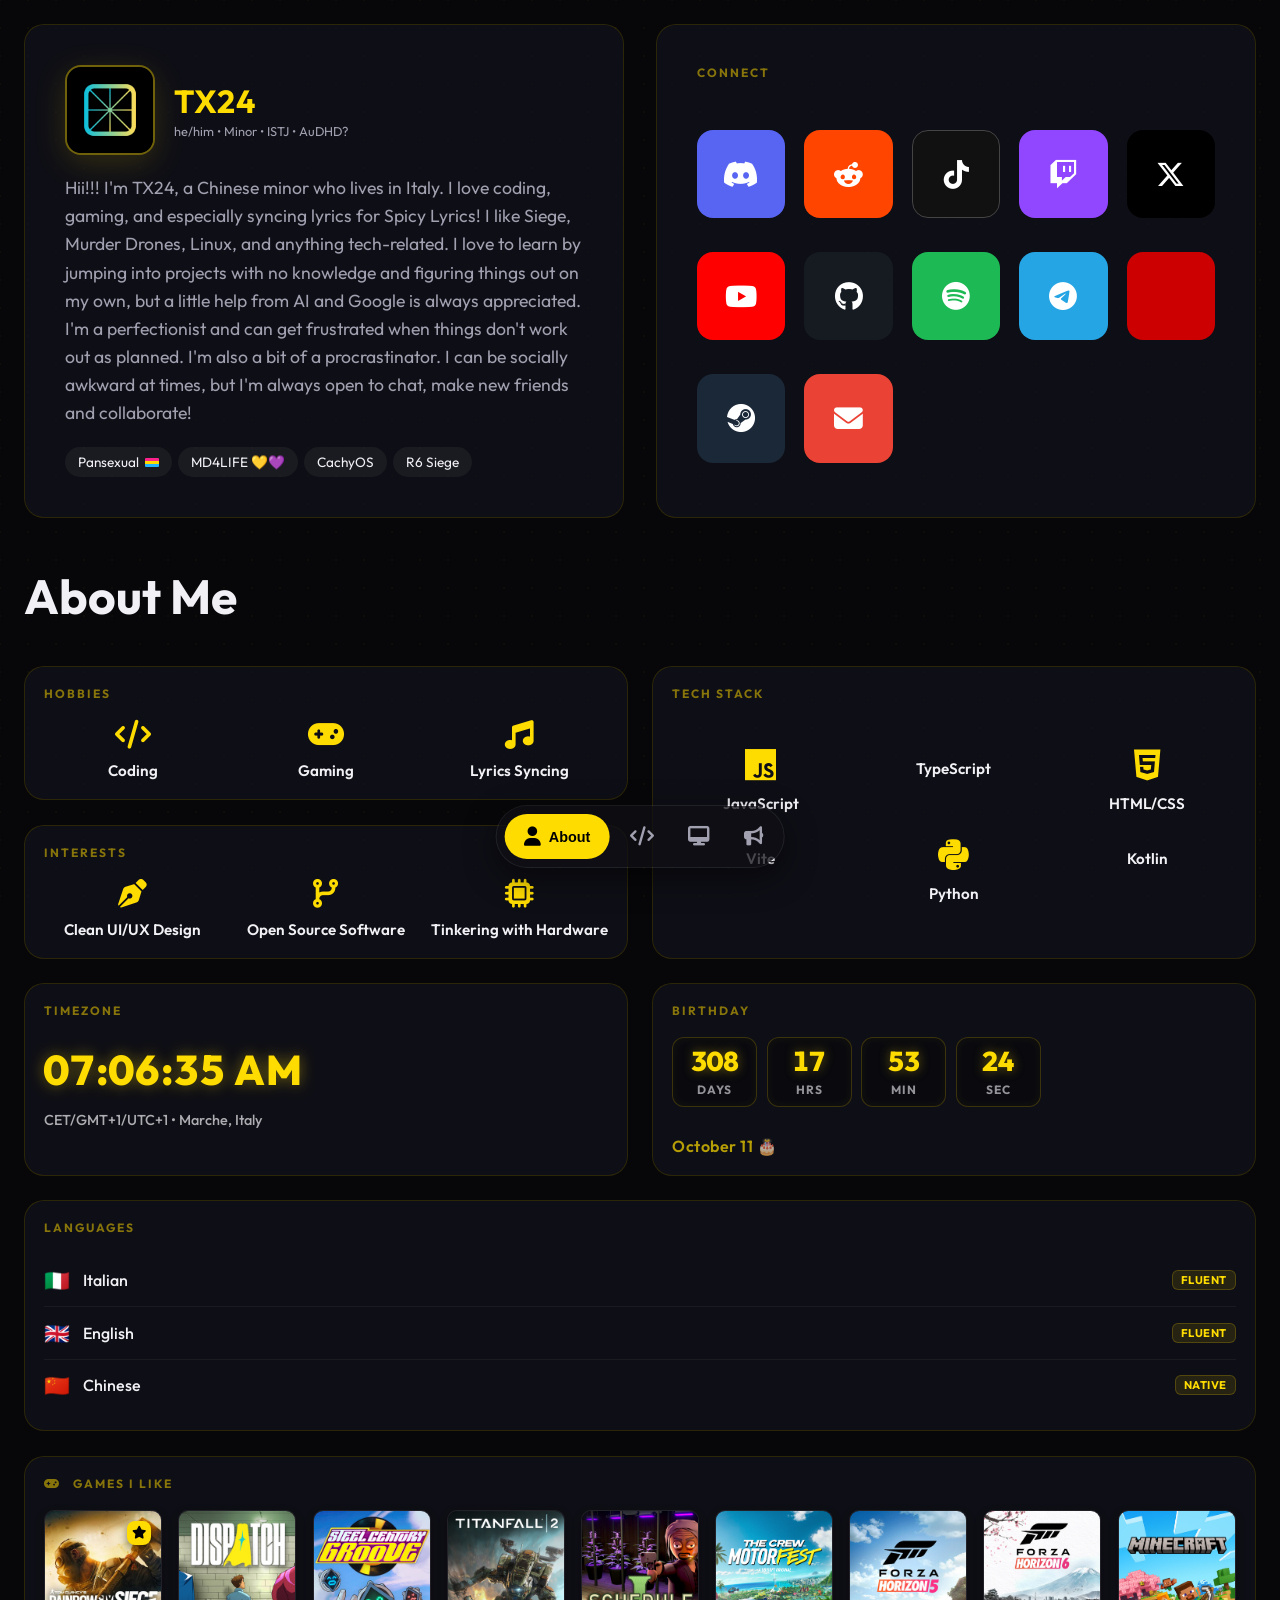
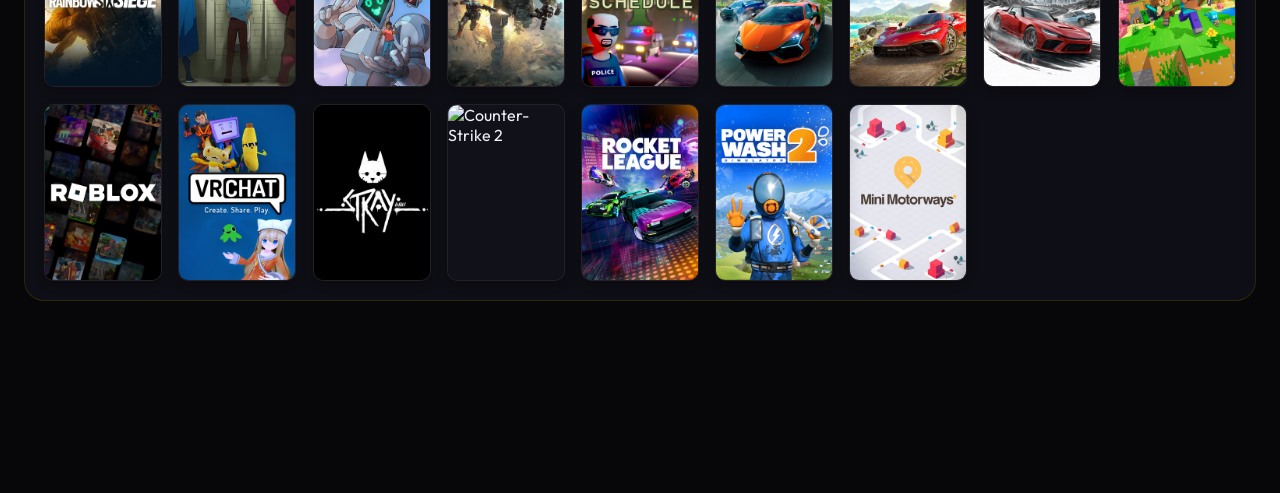
==== commit 1f789148: "Deploying to main from @ TheX24/website@7b02b21b1b4b2d190205681563be3ce69d505cdc 🚀" ====
--- a/index.html
+++ b/index.html
@@ -42,8 +42,8 @@
     />
 
     <!-- Styles -->
-    <script type="module" crossorigin src="/assets/main-CO51vMe9.js"></script>
-    <link rel="modulepreload" crossorigin href="/assets/background-DqcG3Mb_.js">
+    <script type="module" crossorigin src="/assets/main-YxcNF4Jp.js"></script>
+    <link rel="modulepreload" crossorigin href="/assets/background-DnGn2YiE.js">
     <link rel="stylesheet" crossorigin href="/assets/background-2O9rCjLO.css">
   </head>
   <body>
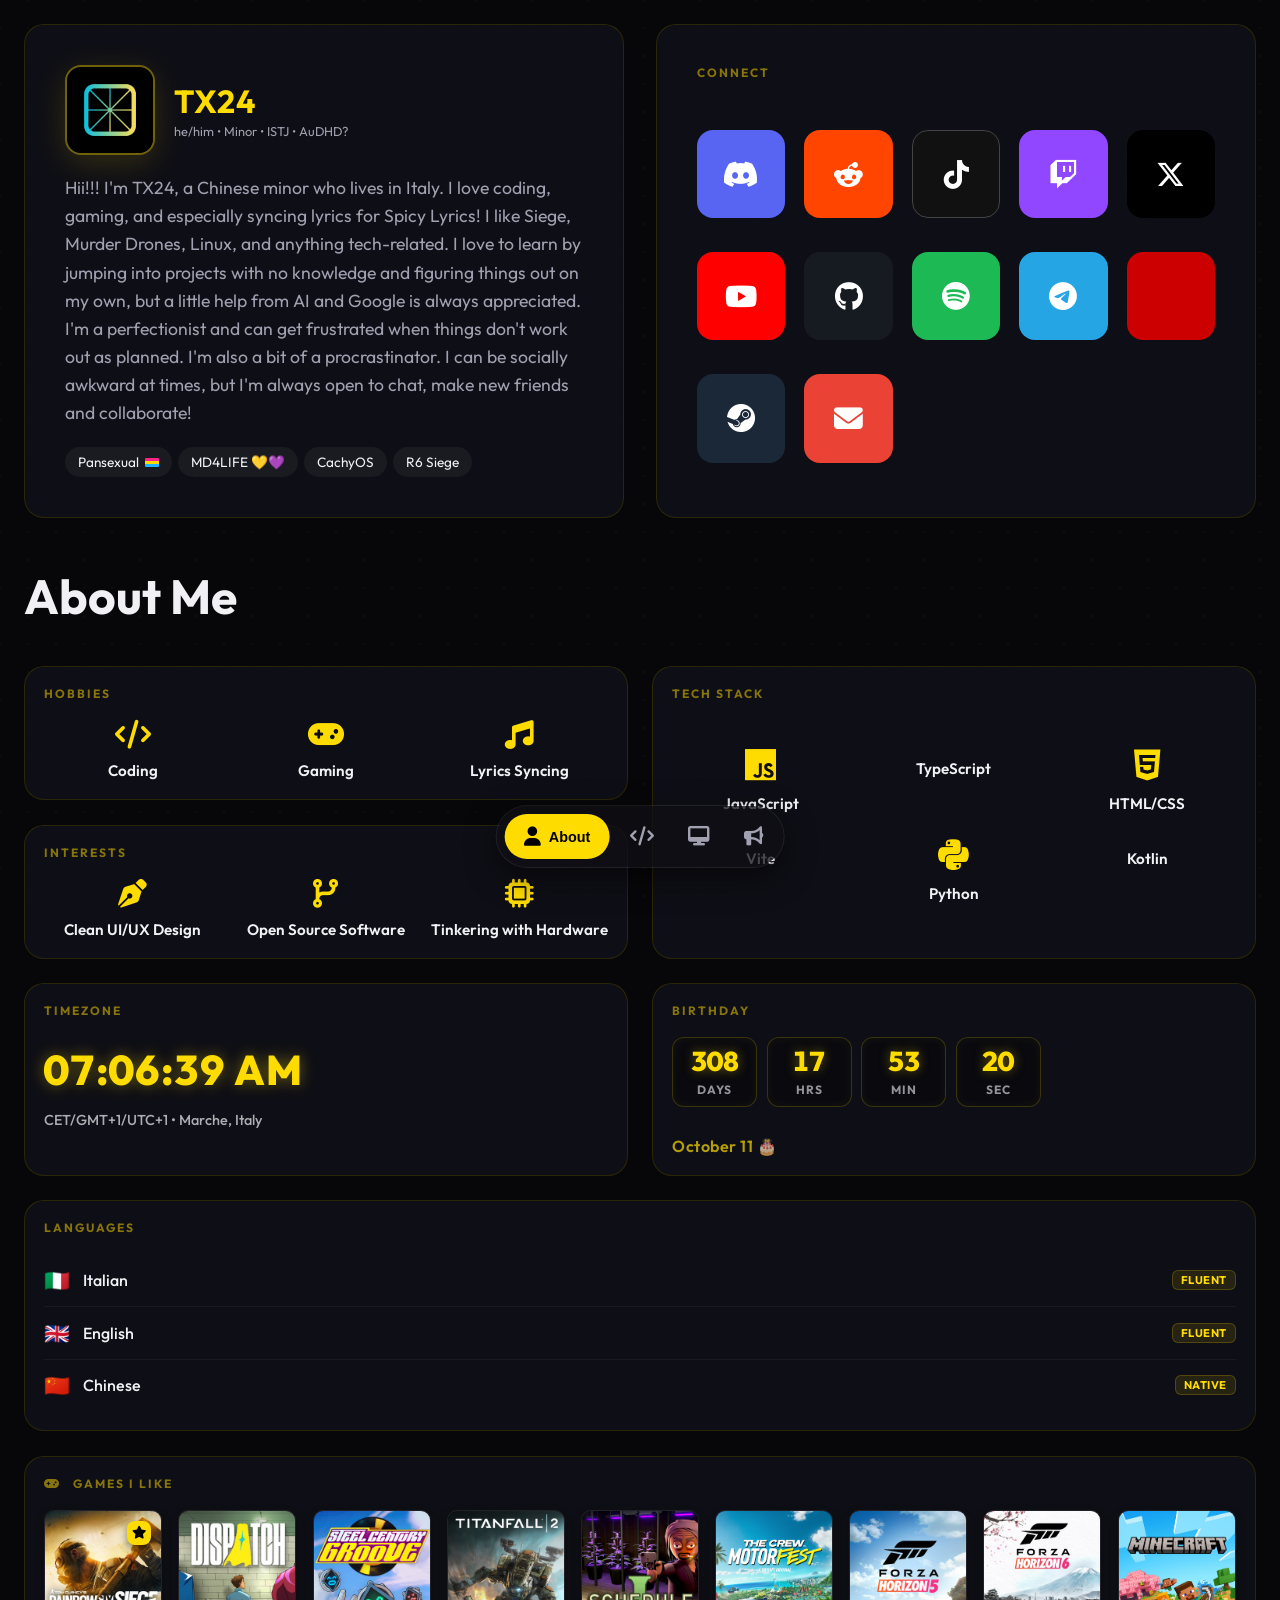
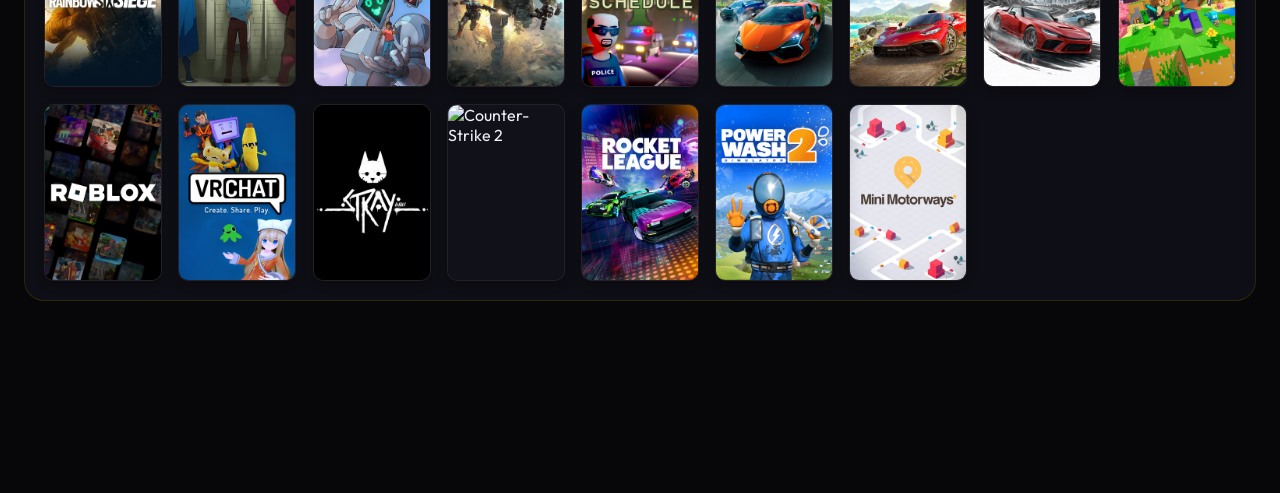
==== commit 49680be4: "Deploying to main from @ TheX24/website@d4cde7eea9a4406acd8574a5a9c3dda9d37b4d92 🚀" ====
--- a/index.html
+++ b/index.html
@@ -42,8 +42,9 @@
     />
 
     <!-- Styles -->
-    <script type="module" crossorigin src="/assets/main-YxcNF4Jp.js"></script>
-    <link rel="modulepreload" crossorigin href="/assets/background-DnGn2YiE.js">
+    <script type="module" crossorigin src="/assets/main-B325fAGb.js"></script>
+    <link rel="modulepreload" crossorigin href="/assets/chunk--JxdAE_9.js">
+    <link rel="modulepreload" crossorigin href="/assets/background-BYKdBOuj.js">
     <link rel="stylesheet" crossorigin href="/assets/background-2O9rCjLO.css">
   </head>
   <body>
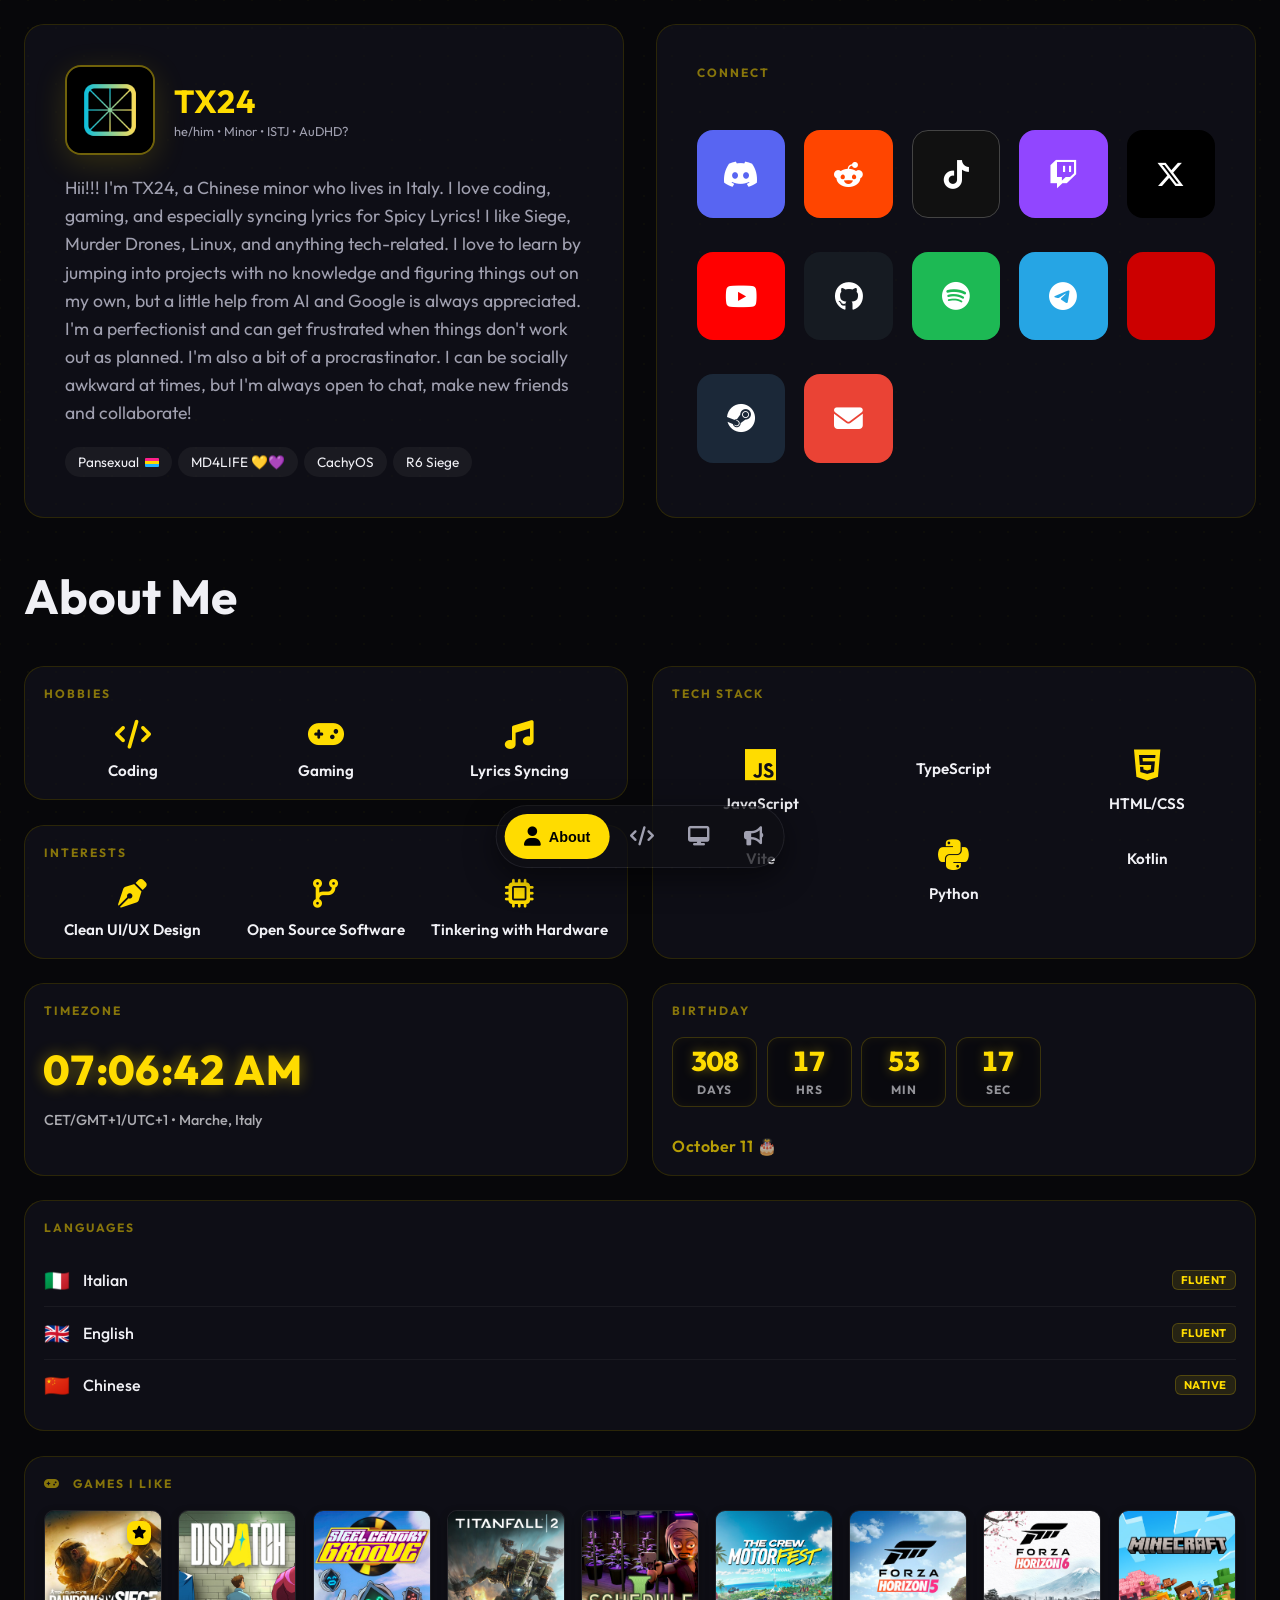
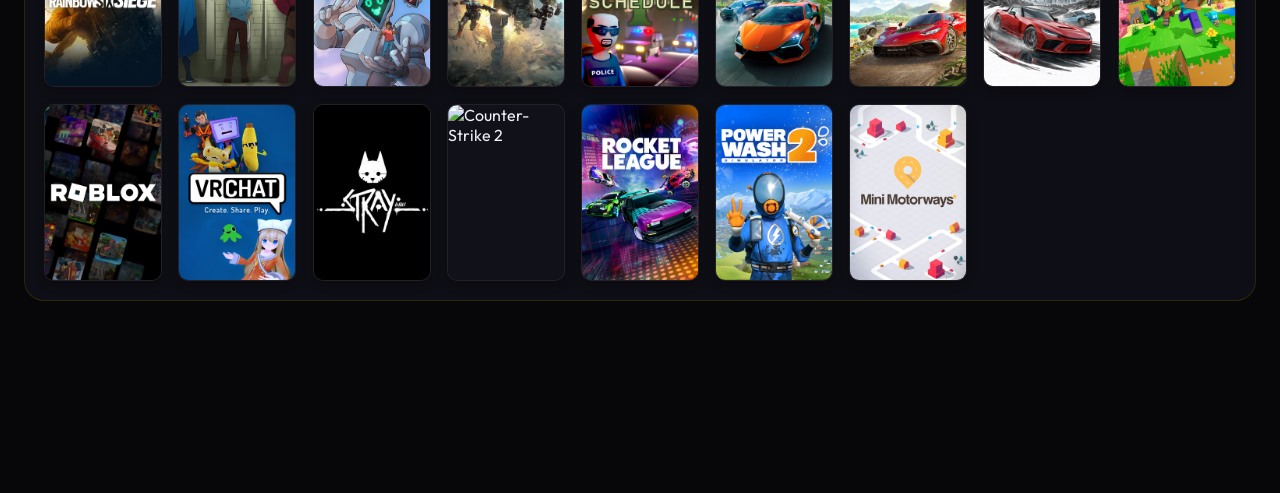
==== commit 96ca368b: "Deploying to main from @ TheX24/website@f36f4b0eb45fab590660ee0ccc10039c21addd6b 🚀" ====
--- a/index.html
+++ b/index.html
@@ -42,9 +42,9 @@
     />
 
     <!-- Styles -->
-    <script type="module" crossorigin src="/assets/main-B325fAGb.js"></script>
-    <link rel="modulepreload" crossorigin href="/assets/chunk--JxdAE_9.js">
-    <link rel="modulepreload" crossorigin href="/assets/background-BYKdBOuj.js">
+    <script type="module" crossorigin src="/assets/main-Buq92bWo.js"></script>
+    <link rel="modulepreload" crossorigin href="/assets/chunk-BF7Dl9Zp.js">
+    <link rel="modulepreload" crossorigin href="/assets/background-BwOvzhhE.js">
     <link rel="stylesheet" crossorigin href="/assets/background-2O9rCjLO.css">
   </head>
   <body>
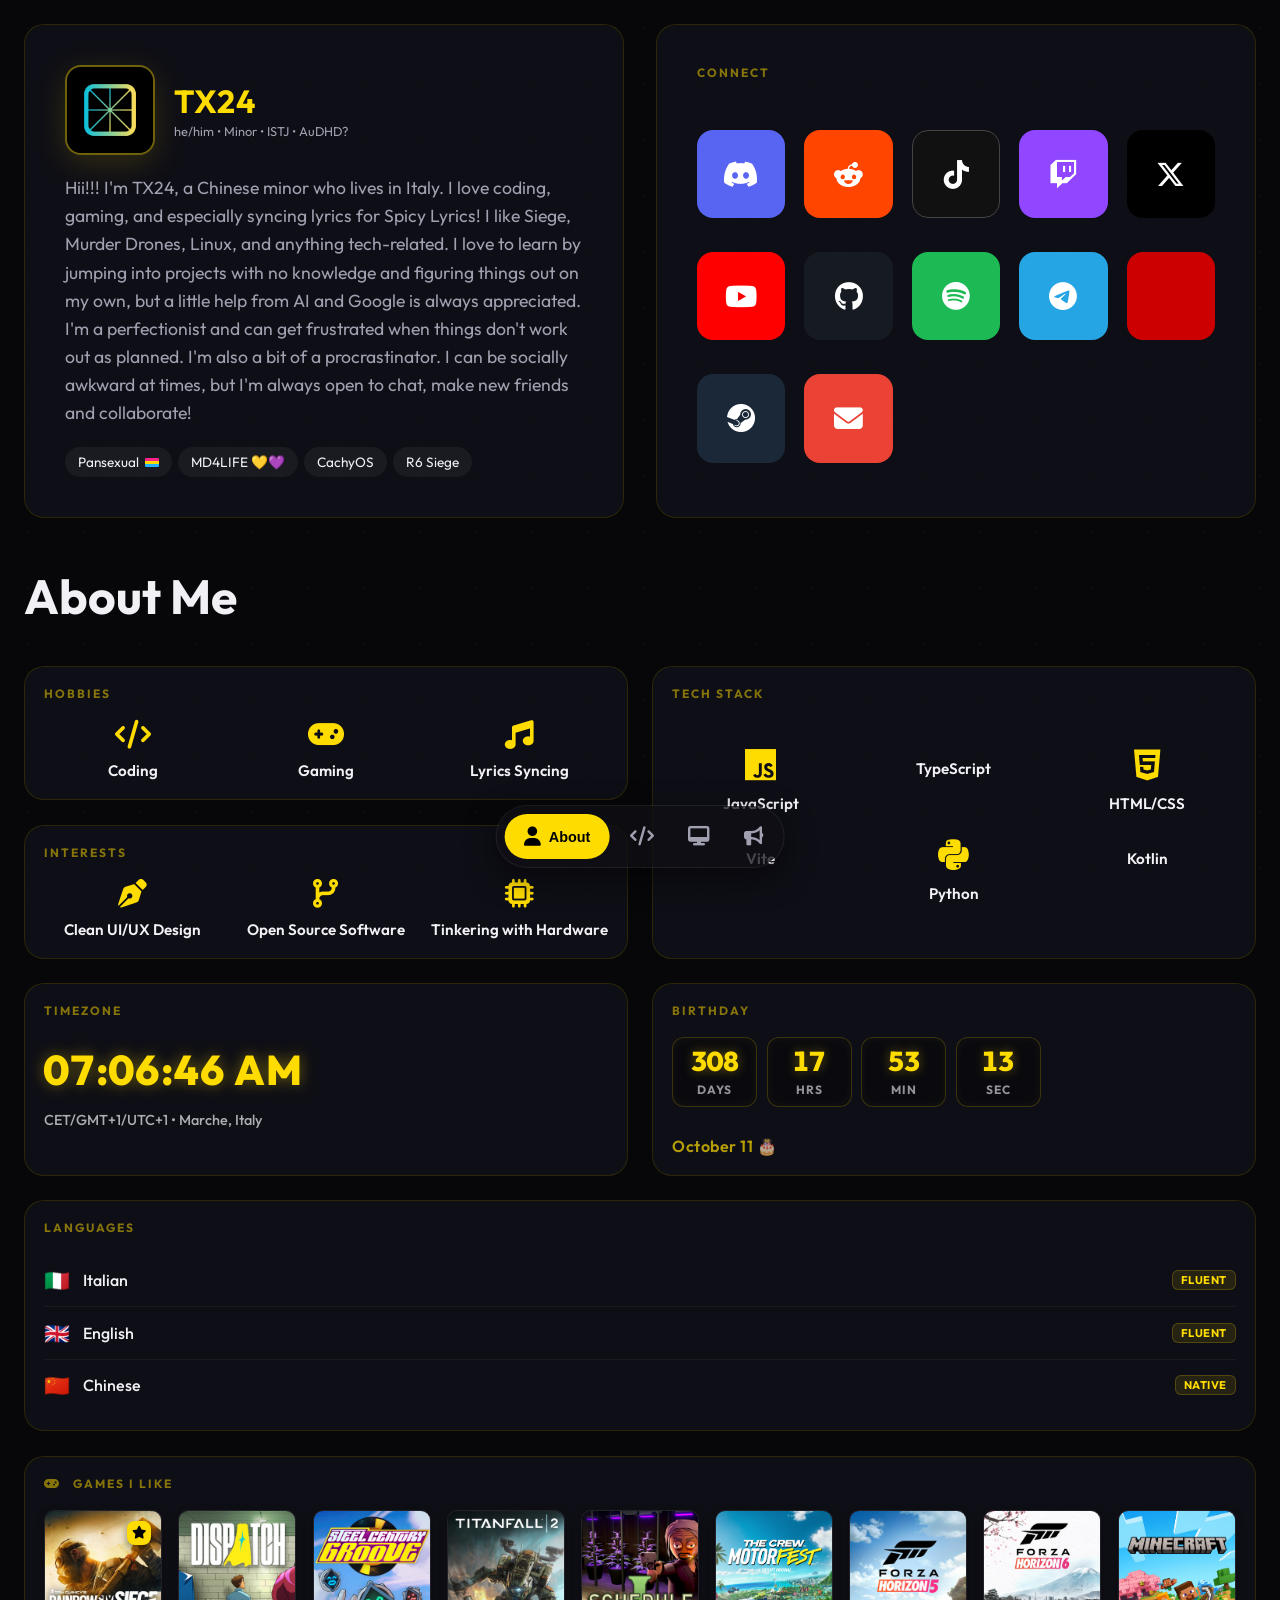
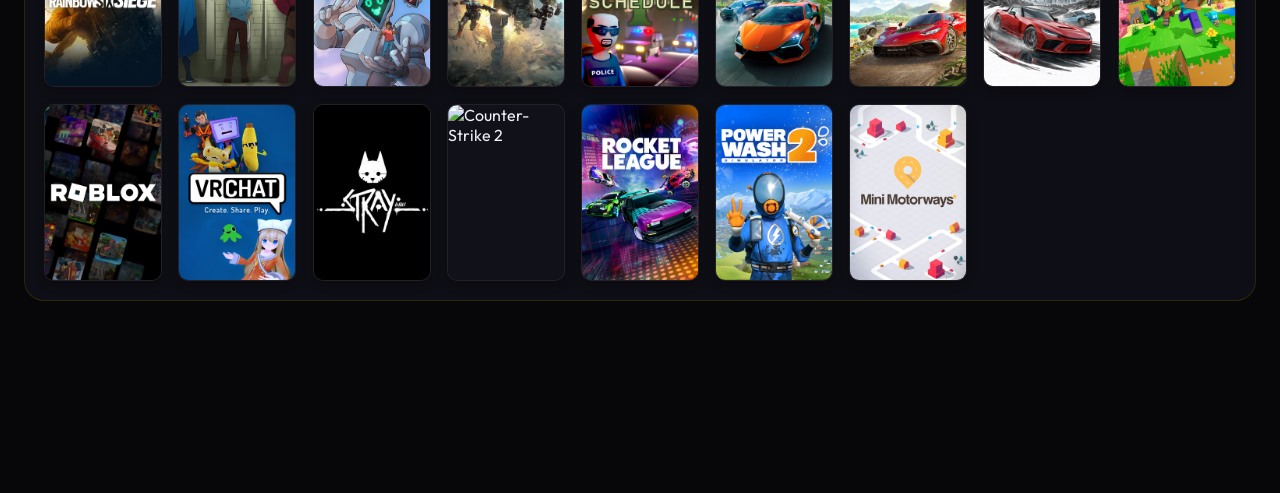
==== commit f41513fe: "Deploying to main from @ TheX24/website@a6dc804480f3992cca52daf12a23d81f27199fd5 🚀" ====
--- a/index.html
+++ b/index.html
@@ -42,9 +42,9 @@
     />
 
     <!-- Styles -->
-    <script type="module" crossorigin src="/assets/main-Buq92bWo.js"></script>
-    <link rel="modulepreload" crossorigin href="/assets/chunk-BF7Dl9Zp.js">
-    <link rel="modulepreload" crossorigin href="/assets/background-BwOvzhhE.js">
+    <script type="module" crossorigin src="/assets/main-BNU2xrqN.js"></script>
+    <link rel="modulepreload" crossorigin href="/assets/chunk-BSGrlJKD.js">
+    <link rel="modulepreload" crossorigin href="/assets/background-Bi7DnTxk.js">
     <link rel="stylesheet" crossorigin href="/assets/background-2O9rCjLO.css">
   </head>
   <body>
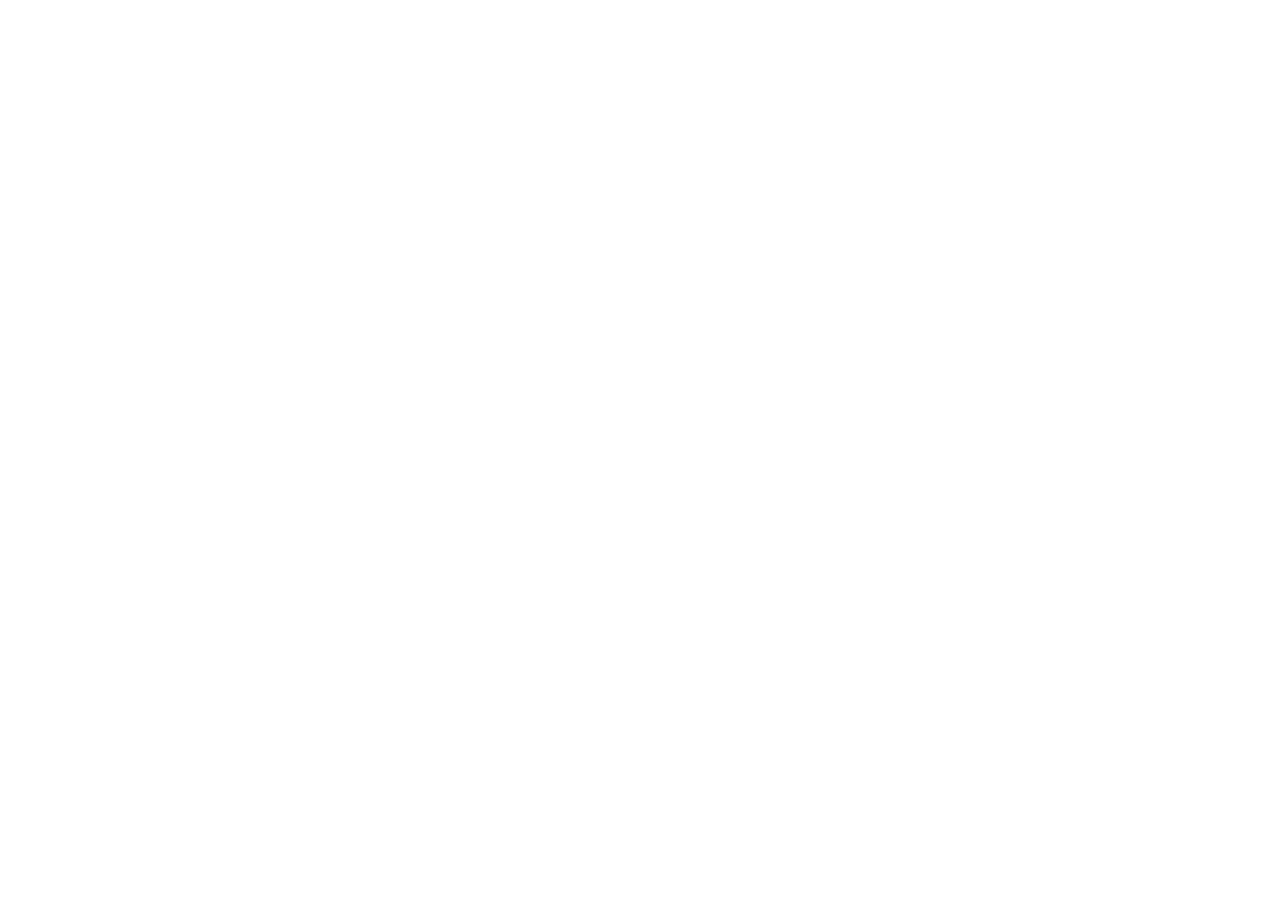
==== commit 0412239b: "replace with redirect" ====
--- a/index.html
+++ b/index.html
@@ -1,73 +1,48 @@
 <!doctype html>
-<html lang="en">
+<html>
   <head>
-    <meta charset="UTF-8" />
-    <meta name="viewport" content="width=device-width, initial-scale=1.0" />
-    <title>TX24</title>
-    <meta name="title" content="TX24" />
-    <meta name="description" content="Personal website of TX24." />
-    <meta name="theme-color" content="#ffcc33" />
+    <meta charset="utf-8" />
+    <title>Redirecting...</title>
+    <link rel="canonical" href="https://tx24.dev/" />
+    <meta
+      http-equiv="refresh"
+      content="0;url=https://tx24.dev/"
+    />
 
     <!-- Open Graph / Facebook -->
     <meta property="og:type" content="website" />
-    <meta property="og:url" content="https://tx24.is-a.dev/" />
+    <meta
+      property="og:url"
+      content="https://tx24.dev/"
+    />
     <meta property="og:title" content="TX24" />
-    <meta property="og:description" content="Personal website of TX24." />
-    <meta property="og:image" content="https://tx24.is-a.dev/avatar.png" />
+    <meta property="og:description" content="Redirect to the personal website of TX24." />
+    <meta
+      property="og:image"
+      content="https://raw.githubusercontent.com/TheX24/TheX24.github.io/refs/heads/main/avatar.png"
+    />
 
     <!-- Twitter -->
     <meta property="twitter:card" content="summary" />
-    <meta property="twitter:url" content="https://tx24.is-a.dev/" />
-    <meta property="twitter:title" content="TX24" />
-    <meta property="twitter:description" content="Personal website of TX24" />
-    <meta property="twitter:image" content="https://tx24.is-a.dev/avatar.png" />
-
-    <link rel="icon" type="image/x-icon" href="favicon.ico" />
-    <!-- Fonts -->
-    <link rel="preconnect" href="https://fonts.googleapis.com" />
-    <link rel="preconnect" href="https://fonts.gstatic.com" crossorigin />
-    <link
-      href="https://fonts.googleapis.com/css2?family=Outfit:wght@300;400;600;700&display=swap"
-      rel="stylesheet"
+    <meta
+      property="twitter:url"
+      content="https://tx24.dev/"
     />
-
-    <!-- Icons -->
-    <link
-      rel="stylesheet"
-      href="https://cdnjs.cloudflare.com/ajax/libs/font-awesome/6.5.1/css/all.min.css"
+    <meta property="twitter:title" content="AMLL TTML Tool Fork" />
+    <meta
+      property="twitter:description"
+      content="Redirect to the personal website of TX24."
     />
-    <link
-      rel="stylesheet"
-      href="https://cdn.jsdelivr.net/npm/simple-icons-font@13/font/simple-icons.min.css"
+    <meta
+      property="twitter:image"
+      content="https://raw.githubusercontent.com/TheX24/TheX24.github.io/refs/heads/main/avatar.png"
     />
-
-    <!-- Styles -->
-    <script type="module" crossorigin src="/assets/main-BNU2xrqN.js"></script>
-    <link rel="modulepreload" crossorigin href="/assets/chunk-BSGrlJKD.js">
-    <link rel="modulepreload" crossorigin href="/assets/background-Bi7DnTxk.js">
-    <link rel="stylesheet" crossorigin href="/assets/background-2O9rCjLO.css">
   </head>
   <body>
-    <!-- Background Canvas -->
-    <canvas id="bg"></canvas>
-
-    <!-- App Container -->
-    <div id="app">
-      <!-- Sidebar will be injected here -->
-      <aside id="sidebar"></aside>
-
-      <!-- Vertical Divider -->
-      <div class="divider"></div>
-
-      <!-- Main content area -->
-      <main id="content">
-        <!-- Router views will be injected here -->
-      </main>
-
-      <!-- Floating Navbar -->
-      <nav id="navbar"></nav>
-    </div>
-
-    <!-- Scripts -->
+    <script>
+        var targetDomain = "https://tx24.dev";
+        window.location.replace(targetDomain + window.location.pathname + window.location.search + window.location.hash);
+    </script>
+    <p>Site moved. Redirecting to <a href="https://tx24.dev/">tx24.dev</a>...</p>
   </body>
 </html>
